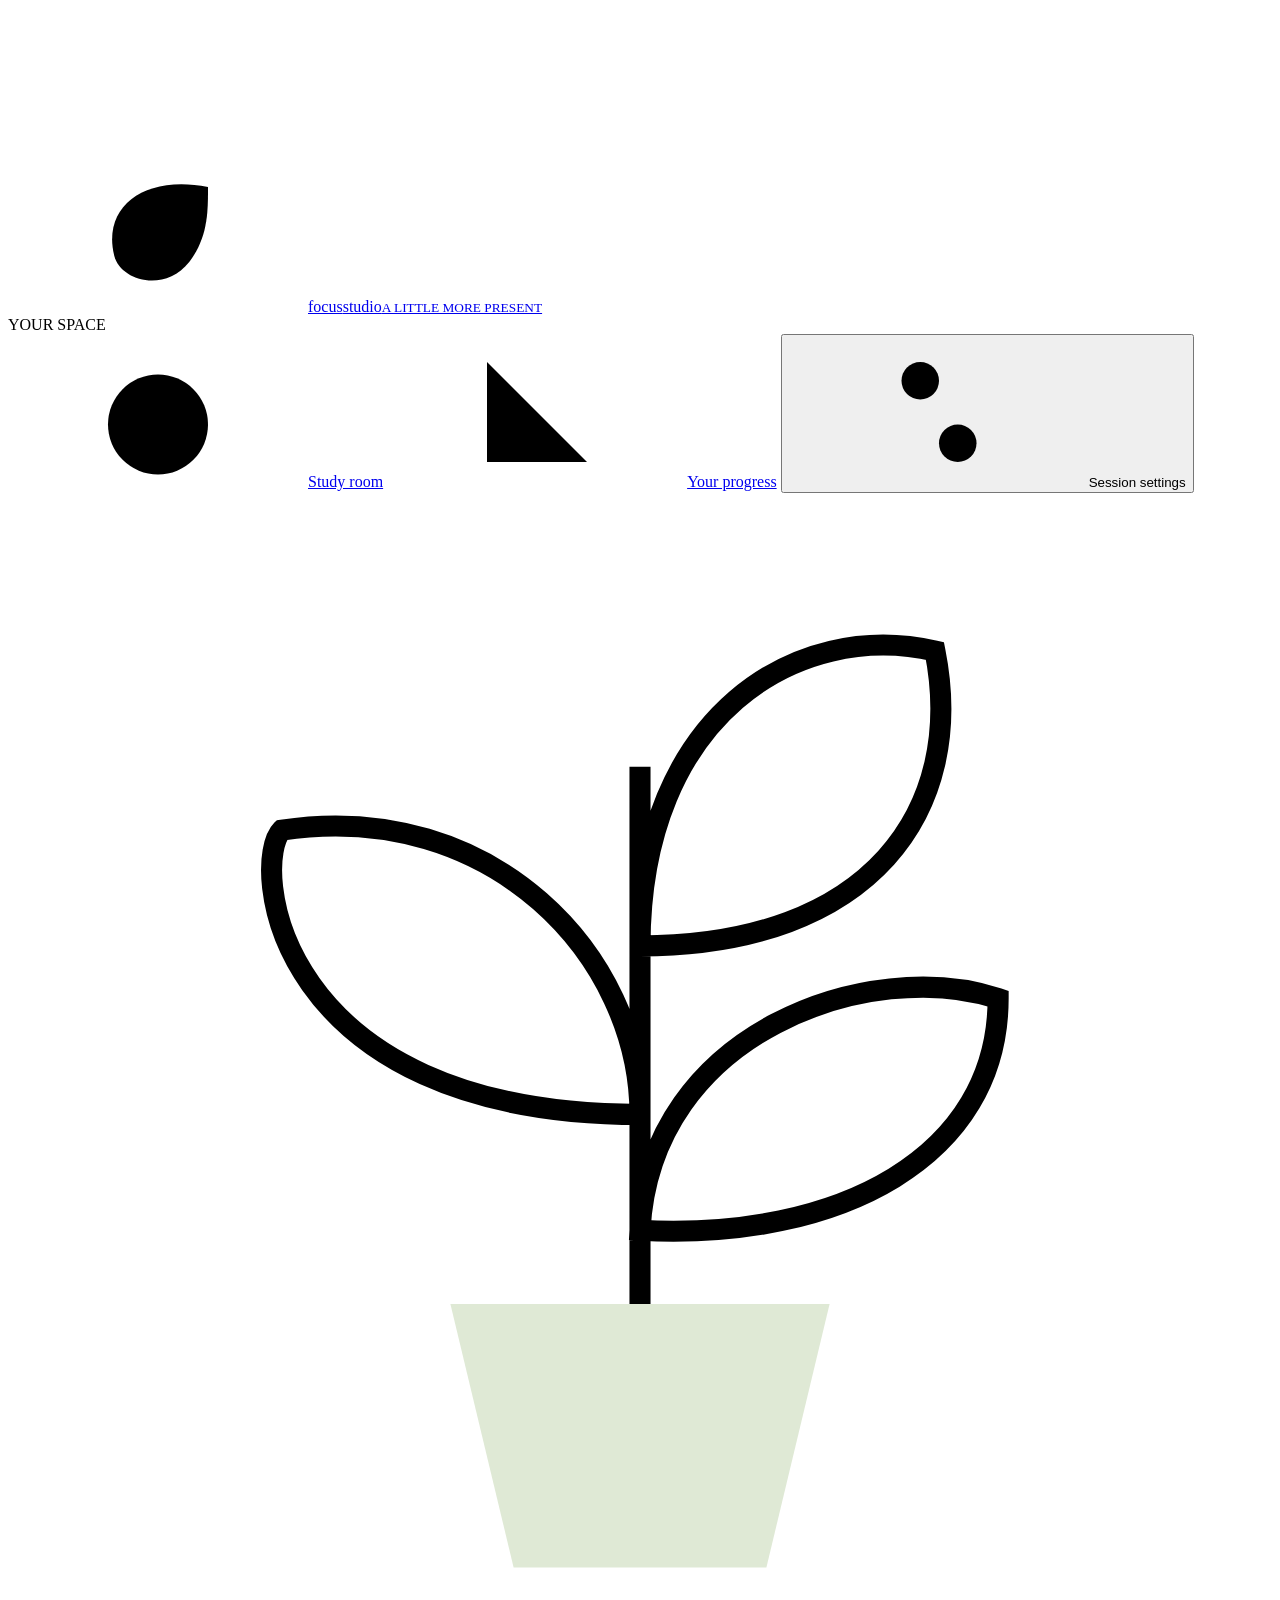
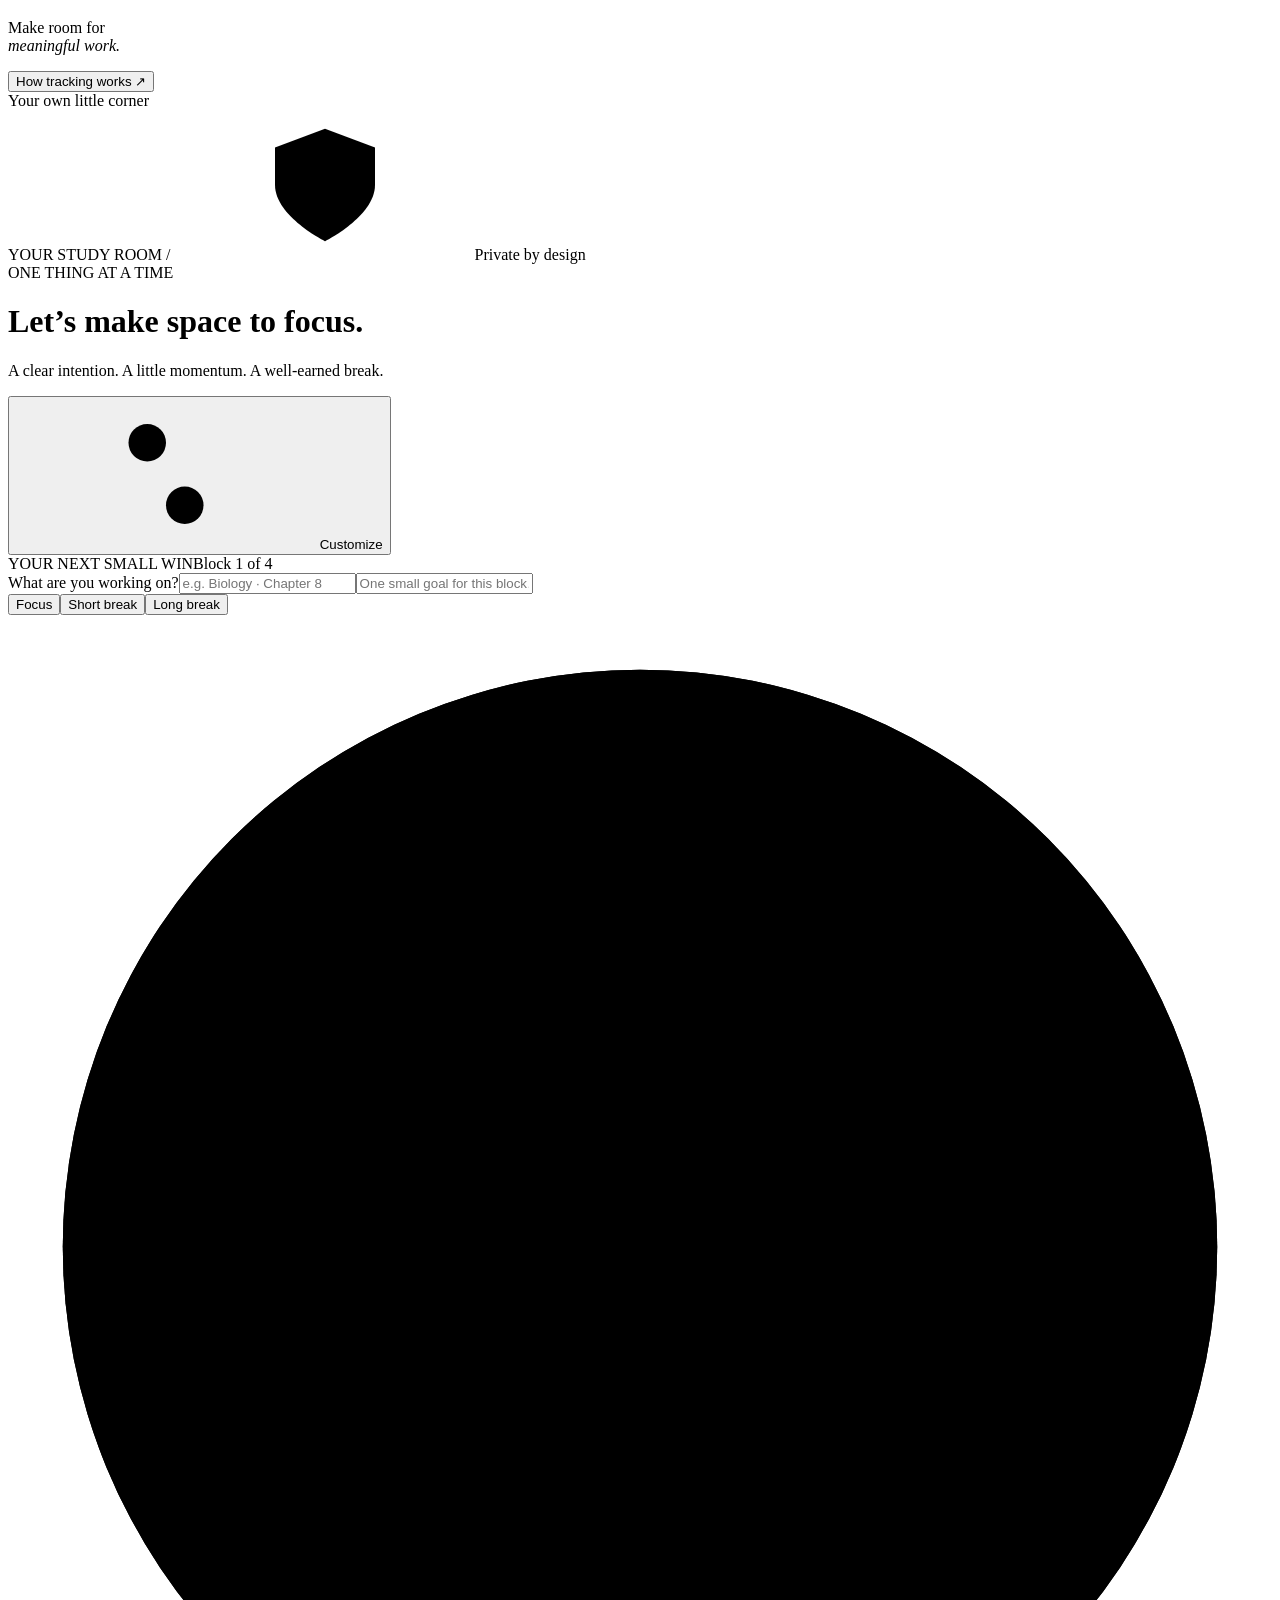
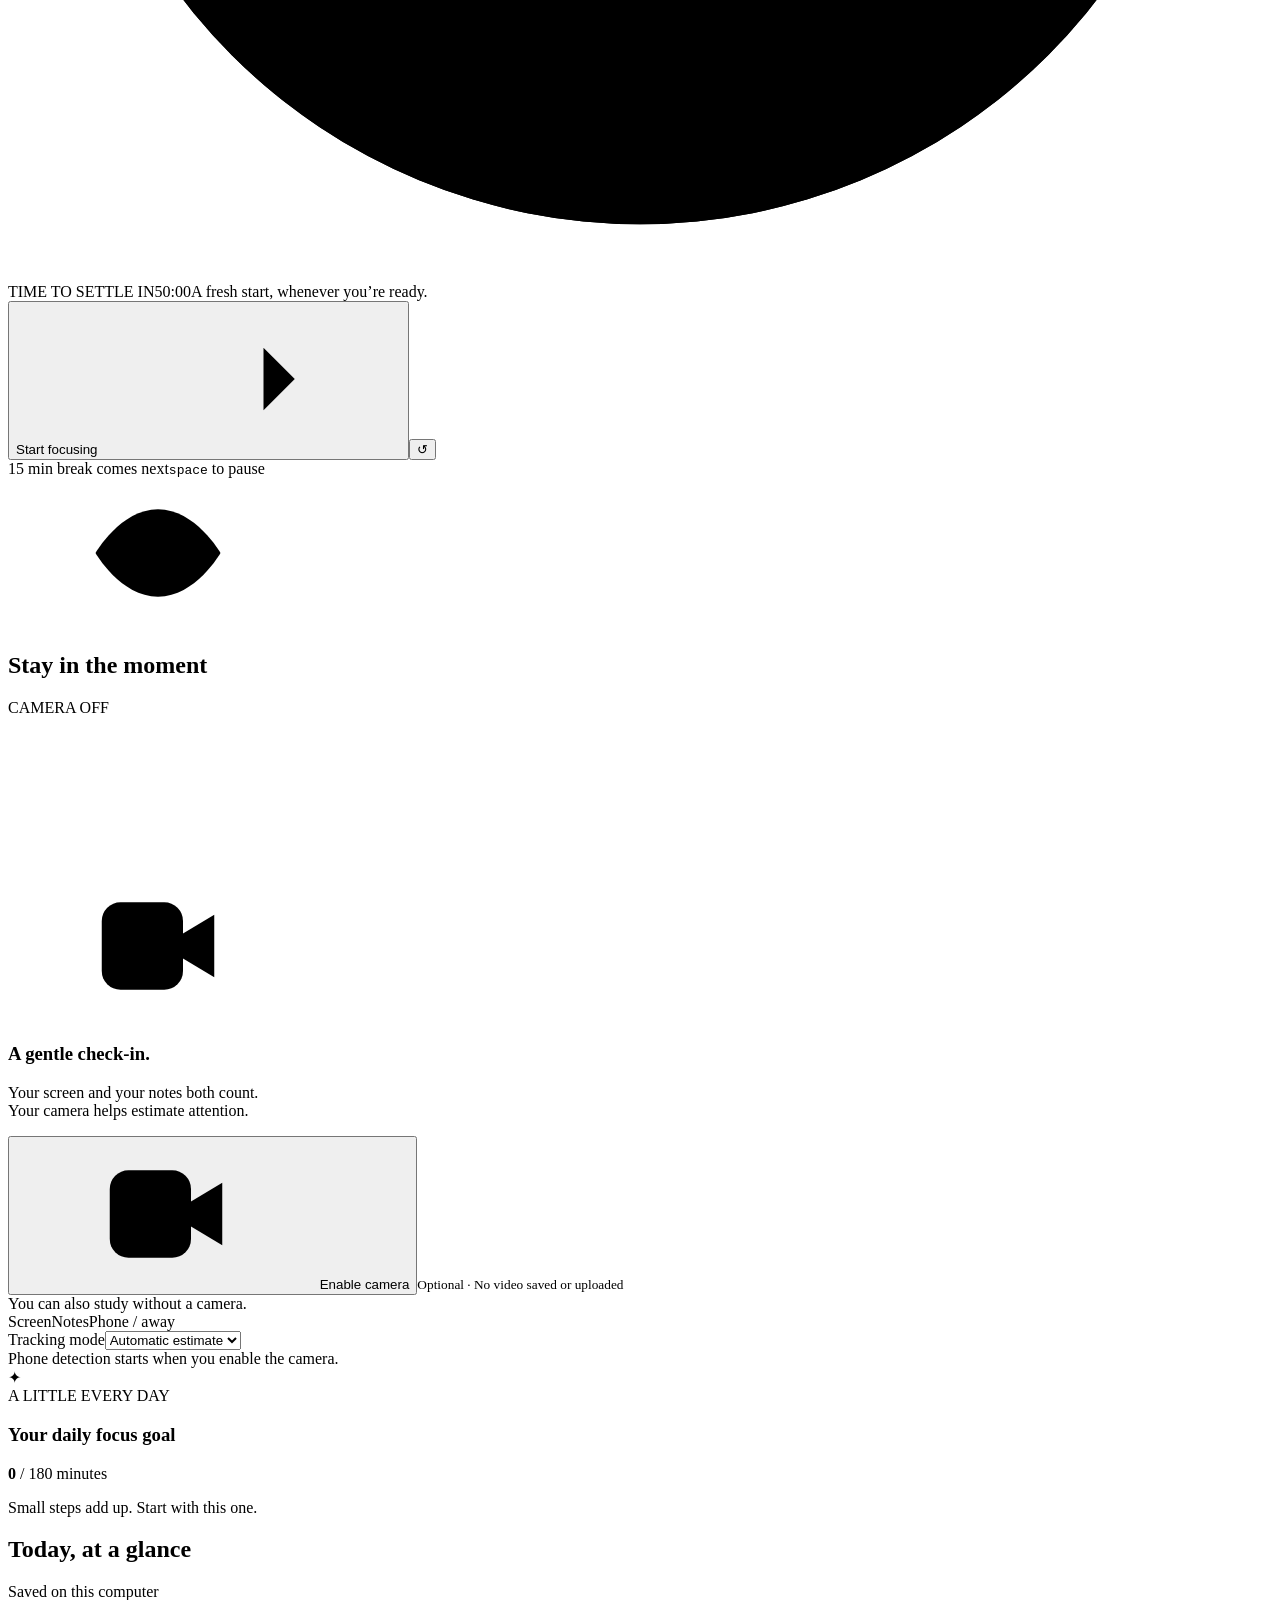
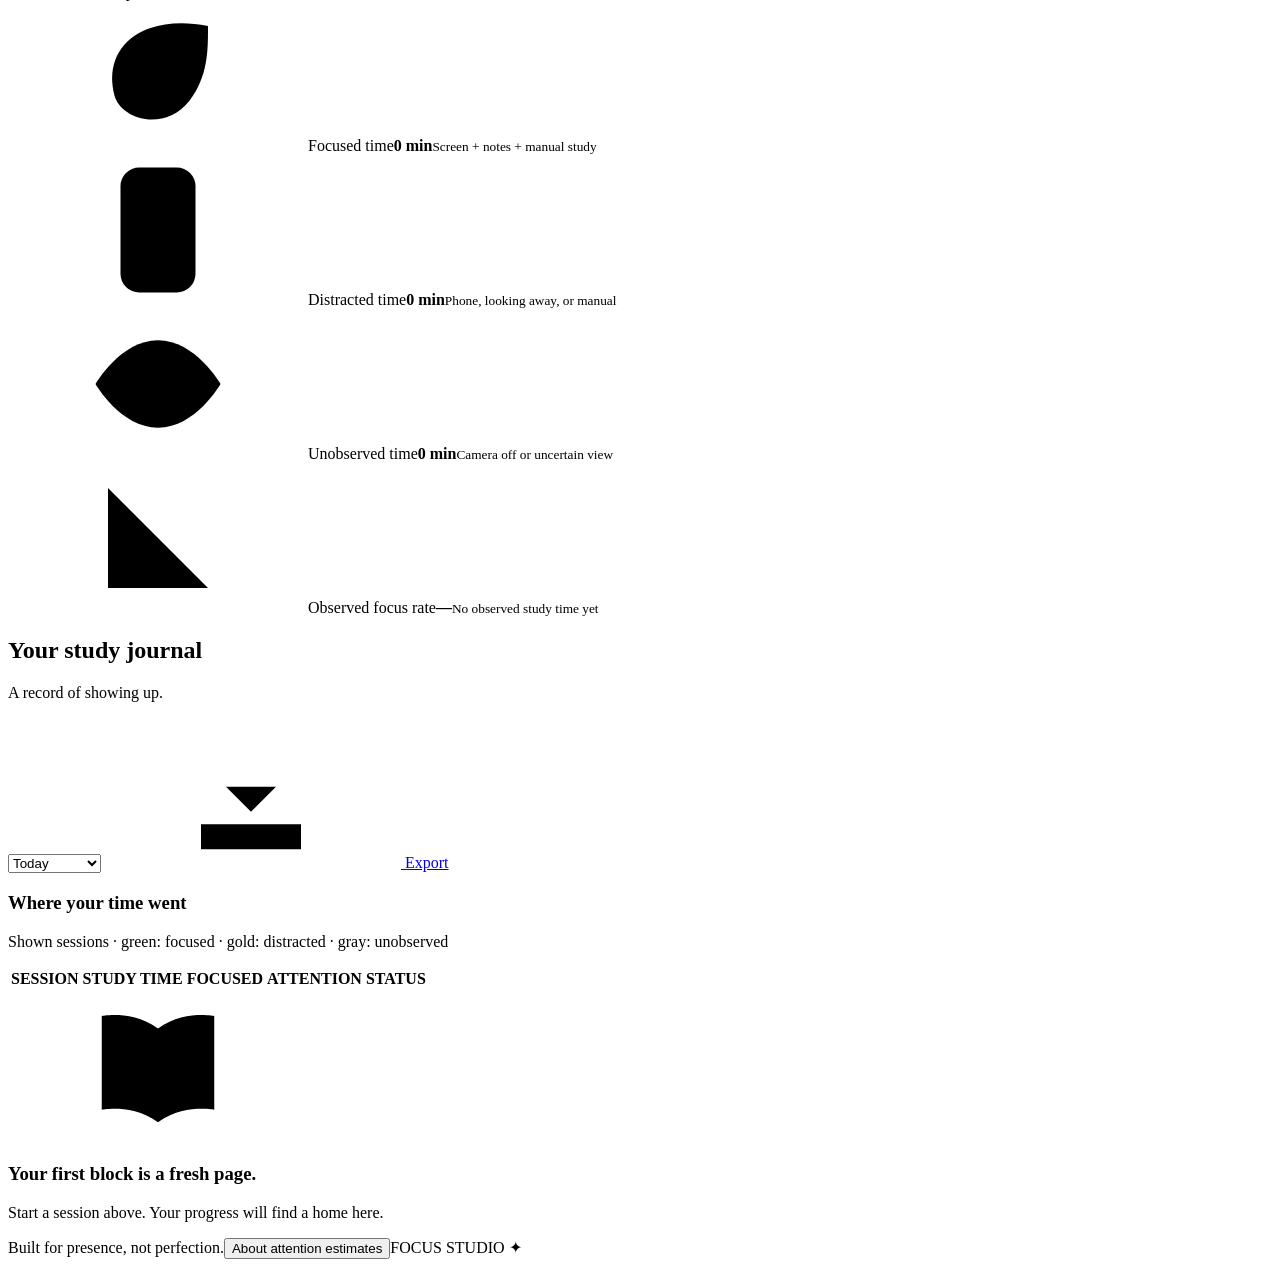
==== index.html @ ee0cfe90 "Add files via upload" ====
<!doctype html>
<html lang="en">
<head>
  <meta charset="utf-8"><meta name="viewport" content="width=device-width, initial-scale=1">
  <meta name="theme-color" content="#184e3d">
  <meta name="description" content="A calmer place to study. Intentional breaks, local camera attention estimates, and honest focus insights.">
  <title>Focus Studio · A little more present</title>
  <link rel="icon" href="/static/favicon.svg" type="image/svg+xml">
  <link rel="stylesheet" href="/static/style.css">
  <script type="module" src="/static/app.js"></script>
</head>
<body>
<svg class="icon-defs" aria-hidden="true"><defs>
  <symbol id="leaf" viewBox="0 0 24 24"><path d="M20 4C10 2 3 7 5 15c1 4 8 6 12 1 3-4 3-8 3-12Z"/><path d="M4 21 15 10"/></symbol>
  <symbol id="timer" viewBox="0 0 24 24"><circle cx="12" cy="14" r="8"/><path d="M9 2h6m-3 4V2m0 8v4l3 2m4-11 2 2"/></symbol>
  <symbol id="chart" viewBox="0 0 24 24"><path d="M4 4v16h16M8 16v-4m5 4V8m5 8V5"/></symbol>
  <symbol id="settings" viewBox="0 0 24 24"><path d="M4 7h16M4 17h16"/><circle cx="9" cy="7" r="3"/><circle cx="15" cy="17" r="3"/></symbol>
  <symbol id="camera" viewBox="0 0 24 24"><rect x="3" y="5" width="13" height="14" rx="3"/><path d="m16 10 5-3v10l-5-3"/></symbol>
  <symbol id="shield" viewBox="0 0 24 24"><path d="m12 3 8 3v6c0 5-8 9-8 9S4 17 4 12V6Z"/><path d="m8 12 3 3 5-6"/></symbol>
  <symbol id="arrow" viewBox="0 0 24 24"><path d="M5 12h14m-5-5 5 5-5 5"/></symbol>
  <symbol id="check" viewBox="0 0 24 24"><path d="m5 12 4 4L19 6"/></symbol>
  <symbol id="book" viewBox="0 0 24 24"><path d="M12 6C8 3 3 4 3 4v15s5-1 9 2c4-3 9-2 9-2V4s-5-1-9 2Zm0 0v15"/></symbol>
  <symbol id="phone" viewBox="0 0 24 24"><rect x="6" y="2" width="12" height="20" rx="3"/><path d="M10 18h4"/></symbol>
  <symbol id="eye" viewBox="0 0 24 24"><path d="M2 12s4-7 10-7 10 7 10 7-4 7-10 7S2 12 2 12Z"/><circle cx="12" cy="12" r="3"/></symbol>
  <symbol id="download" viewBox="0 0 24 24"><path d="M12 3v12m-4-4 4 4 4-4M4 17v4h16v-4"/></symbol>
</defs></svg>
<aside class="sidebar">
  <a href="#" class="brand"><span class="brand-mark"><svg><use href="#leaf"/></svg></span><span>focus<span class="brand-light">studio</span><small>A LITTLE MORE PRESENT</small></span></a>
  <div class="sidebar-label">YOUR SPACE</div>
  <nav aria-label="Main navigation">
    <a href="#workspace" class="nav-item active"><svg><use href="#timer"/></svg>Study room<span class="nav-dot"></span></a>
    <a href="#insights" class="nav-item"><svg><use href="#chart"/></svg>Your progress</a>
    <button class="nav-item" id="openSettings"><svg><use href="#settings"/></svg>Session settings</button>
  </nav>
  <div class="sidebar-bottom"><div class="plant" aria-hidden="true"><svg viewBox="0 0 120 105"><path d="M60 77V26M60 59C25 59 23 35 26 32c20-3 34 12 34 27Zm0-16c0-22 15-31 28-28 3 15-6 28-28 28Zm0 27c1-19 22-26 34-22 0 15-15 23-34 22Z" fill="none" stroke="currentColor" stroke-width="2"/><path d="M42 77h36l-6 25H48Z" fill="#dfe9d5"/></svg></div><p>Make room for<br><em>meaningful work.</em></p><button class="text-button" id="openHelp">How tracking works <span>↗</span></button><div class="local-label"><span></span> Your own little corner</div></div>
</aside>
<main id="workspace">
  <header class="topbar"><span class="breadcrumb">YOUR STUDY ROOM <span>/</span> <span id="todayLabel"></span></span><span class="privacy-tag"><svg><use href="#shield"/></svg>Private by design</span></header>
  <div class="heading-row"><div><div class="eyebrow">ONE THING AT A TIME</div><h1>Let’s make space to focus.</h1><p>A clear intention. A little momentum. A well-earned break.</p></div><button class="button subtle" id="topSettings"><svg><use href="#settings"/></svg> Customize</button></div>

  <section class="study-grid" aria-label="Study workspace">
    <div class="timer-card card">
      <div class="timer-card-top"><span class="caps">YOUR NEXT SMALL WIN</span><span class="block-chip" id="blockLabel">Block 1 of 4</span></div>
      <div class="intention-fields"><label for="subject">What are you working on?</label><input id="subject" list="taskSuggestions" maxlength="100" placeholder="e.g. Biology · Chapter 8" autocomplete="off"><datalist id="taskSuggestions"></datalist><input id="intention" maxlength="300" placeholder="One small goal for this block…" aria-label="Goal for this study block"></div>
      <div class="mode-tabs" role="group" aria-label="Timer mode"><button data-mode="study" class="selected" aria-pressed="true">Focus</button><button data-mode="shortBreak" aria-pressed="false">Short break</button><button data-mode="longBreak" aria-pressed="false">Long break</button></div>
      <div class="timer-wrap"><svg class="timer-ring" viewBox="0 0 300 300" aria-hidden="true"><circle class="ring-track" cx="150" cy="150" r="137"/><circle id="ringProgress" class="ring-progress" cx="150" cy="150" r="137"/></svg><div class="timer-content"><span class="timer-overline" id="timerOverline">TIME TO SETTLE IN</span><span id="countdown" class="countdown" role="timer" aria-label="50 minutes remaining">50:00</span><span id="timerCaption">A fresh start, whenever you’re ready.</span><div class="cycle-dots" id="cycleDots" aria-label="0 study blocks completed"></div></div></div>
      <div class="timer-actions"><button class="button primary" id="startPause">Start focusing <svg><use href="#arrow"/></svg></button><button class="icon-button" id="resetTimer" aria-label="Reset timer" title="Reset timer">↺</button></div>
      <button id="endSession" class="text-button finish-button" hidden>Finish this block early</button>
      <div class="timer-foot"><span><span class="tiny-dot"></span><span id="nextBreak">15 min break comes next</span></span><span class="shortcut"><kbd>space</kbd> to pause</span></div>
    </div>

    <div class="right-stack">
      <section class="camera-card card" aria-label="Attention tracking"><div class="card-heading"><div><svg><use href="#eye"/></svg><h2>Stay in the moment</h2></div><span class="badge" id="cameraBadge">CAMERA OFF</span></div>
        <div class="camera-view" id="cameraView"><video id="video" autoplay muted playsinline aria-label="Local camera preview"></video><canvas id="overlay" aria-hidden="true"></canvas><div class="camera-empty" id="cameraEmpty"><span class="camera-icon"><svg><use href="#camera"/></svg></span><h3>A gentle check-in.</h3><p>Your screen and your notes both count.<br>Your camera helps estimate attention.</p><button class="button camera-enable" id="enableCamera"><svg><use href="#camera"/></svg> Enable camera</button><small>Optional · No video saved or uploaded</small></div><span id="liveStatus" class="live-status" hidden><span class="tiny-dot"></span><span id="liveStatusText">Getting ready</span></span></div>
        <div id="cameraMessage" class="camera-message" role="status">You can also study without a camera.</div>
        <div class="tracking-legend"><span><span class="dot green"></span>Screen</span><span><span class="dot sage"></span>Notes</span><span><span class="dot amber"></span>Phone / away</span></div>
        <div class="camera-controls" id="cameraControls" hidden><button class="text-button" id="calibrateCamera">Calibrate viewing positions</button><button class="text-button" id="disableCamera">Turn off</button></div>
        <div class="manual-row"><label for="trackingMode">Tracking mode</label><select id="trackingMode"><option value="auto">Automatic estimate</option><option value="focus">Manual: studying</option><option value="distracted">Manual: distracted</option></select></div>
        <div id="phoneModelStatus" class="small-note">Phone detection starts when you enable the camera.</div>
      </section>
      <section class="goal-card"><span class="goal-symbol" aria-hidden="true">✦</span><div><div class="caps">A LITTLE EVERY DAY</div><h3>Your daily focus goal</h3><div class="goal-numbers"><strong id="goalMinutes">0</strong><span> / <span id="goalTarget">180</span> minutes</span></div><div class="goal-track"><div id="goalProgress"></div></div><p id="goalMessage">Small steps add up. Start with this one.</p></div></section>
    </div>
  </section>

  <section id="insights" class="insights"><div class="section-title"><h2>Today, at a glance</h2><span id="saveStatus" role="status">Saved on this computer</span></div><div class="stats-grid"><article class="stat-card"><span class="stat-icon green"><svg><use href="#leaf"/></svg></span><span class="stat-label">Focused time</span><strong id="focusedStat">0<span> min</span></strong><small>Screen + notes + manual study</small></article><article class="stat-card"><span class="stat-icon amber"><svg><use href="#phone"/></svg></span><span class="stat-label">Distracted time</span><strong id="distractedStat">0<span> min</span></strong><small>Phone, looking away, or manual</small></article><article class="stat-card"><span class="stat-icon neutral"><svg><use href="#eye"/></svg></span><span class="stat-label">Unobserved time</span><strong id="unknownStat">0<span> min</span></strong><small>Camera off or uncertain view</small></article><article class="stat-card"><span class="stat-icon sage"><svg><use href="#chart"/></svg></span><span class="stat-label">Observed focus rate</span><strong id="rateStat">—</strong><small id="coverageLabel">No observed study time yet</small></article></div></section>

  <section class="history card"><div class="section-title"><div><h2>Your study journal</h2><p>A record of showing up.</p></div><div class="history-actions"><select id="historyFilter" aria-label="Filter study journal"><option value="today">Today</option><option value="7">7 days</option><option value="30">30 days</option><option value="all">All sessions</option></select><a href="/api/export" class="text-button" id="exportCsv"><svg><use href="#download"/></svg> Export</a></div></div><div class="task-progress-section"><div class="task-progress-heading"><h3>Where your time went</h3><span id="rangeTotal"></span></div><p class="small-note">Shown sessions · green: focused · gold: distracted · gray: unobserved</p><div id="taskProgress"></div></div><div class="history-table-wrap"><table><thead><tr><th>SESSION</th><th>STUDY TIME</th><th>FOCUSED</th><th>ATTENTION</th><th>STATUS</th></tr></thead><tbody id="historyBody"></tbody></table></div><div class="empty-history" id="emptyHistory"><svg><use href="#book"/></svg><h3>Your first block is a fresh page.</h3><p>Start a session above. Your progress will find a home here.</p></div></section>
  <footer><span>Built for presence, not perfection.</span><button class="text-button" id="footerHelp">About attention estimates</button><span>FOCUS STUDIO <span class="footer-star">✦</span></span></footer>
</main>

<dialog id="settingsDialog"><form id="settingsForm"><div class="dialog-header"><div><div class="eyebrow">MAKE IT YOURS</div><h2>Your study rhythm</h2></div><button type="button" class="close-dialog" aria-label="Close settings">×</button></div><p class="dialog-intro">A sustainable pace beats a perfect plan. Changes apply to the next block.</p><div class="form-grid"><label>Study block <span>minutes</span><input name="study" type="number" min="1" max="180" required></label><label>Short break <span>minutes</span><input name="shortBreak" type="number" min="1" max="60" required></label><label>Long break <span>minutes</span><select name="longBreak"><option value="30">30 minutes</option><option value="60">1 hour</option></select></label><label>Long break after <span>study blocks</span><input name="longEvery" type="number" min="1" max="12" required></label><label>Daily focus goal <span>minutes</span><input name="goal" type="number" min="1" max="720" required></label><label>Viewing tolerance <span>lower = stricter</span><select name="sensitivity"><option value="0.8">Strict</option><option value="1">Balanced</option><option value="1.3">Relaxed</option></select></label></div><label class="switch-row"><span><strong>End-of-block sound</strong><small>A soft chime when it’s time to switch.</small></span><input name="sound" type="checkbox" role="switch"></label><label class="switch-row"><span><strong>Visible phone detection</strong><small>A visible phone counts as distracted. Move unused phones out of view.</small></span><input name="phoneTracking" type="checkbox" role="switch"></label><button class="button primary wide" type="submit">Save my rhythm <svg><use href="#check"/></svg></button><button type="button" class="text-button wide" id="resetCycle">Restart break cycle from block 1</button></form></dialog>
<dialog id="calibrationDialog"><div class="dialog-header"><div><div class="eyebrow">TWO PLACES TO FOCUS</div><h2>Find your viewing positions</h2></div><button class="close-dialog" aria-label="Close calibration">×</button></div><p class="dialog-intro">Keep your laptop and notes where you normally study. Use good lighting. Recalibrate whenever you move your camera.</p><div class="calibration-steps"><div id="screenStep"><span>1</span><div><h3>Look at your screen</h3><p>Read the center of this window naturally.</p></div><span class="cal-check" id="screenCheck"></span></div><div id="notesStep"><span>2</span><div><h3>Look at your paper notes</h3><p>Place them on your desk, with your face visible.</p></div><span class="cal-check" id="notesCheck"></span></div></div><p id="calibrationMessage" class="calibration-message" role="status">We’ll sample each position for 3 seconds.</p><button class="button primary wide" id="captureCalibration">Capture screen position <svg><use href="#eye"/></svg></button><p class="small-note">This learns viewing positions, not the content of your notes. If your face disappears while reading, use “Manual: studying.”</p></dialog>
<dialog id="transitionDialog"><div class="dialog-header"><div><div class="eyebrow" id="transitionEyebrow">A MOMENT TO RESET</div><h2 id="transitionTitle">That’s a block in the books.</h2></div><button class="close-dialog" aria-label="Close session summary">×</button></div><p id="transitionMessage" class="dialog-intro"></p><div id="transitionStats" class="transition-stats"></div><div class="break-tip"><svg><use href="#leaf"/></svg><span id="breakTip">Stand up, get some water, and give your eyes a different view.</span></div><button class="button primary wide" id="startNext">Start my break <svg><use href="#arrow"/></svg></button><button class="text-button wide" id="laterNext">I’ll start when I’m ready</button></dialog>
<dialog id="helpDialog"><div class="dialog-header"><div><div class="eyebrow">HONEST BY DESIGN</div><h2>A guide, not a grade.</h2></div><button class="close-dialog" aria-label="Close attention guide">×</button></div><div class="help-content"><p>Focus Studio estimates attention from <strong>eye position and head direction</strong>. It compares your current view with your calibrated screen and notes positions. It cannot measure comprehension or prove that you’re studying.</p><p><strong>Focused:</strong> your face matches a calibrated viewing position, or you choose manual studying. <strong>Distracted:</strong> a phone is visible, your view stays outside both positions, or you choose manual distracted. <strong>Unobserved:</strong> the camera is off, the view is uncertain, this tab is hidden, or the computer sleeps.</p><p>A webcam cannot reliably distinguish reading notes from a phone held out of view. Glasses, lighting, posture, and camera angle affect accuracy. Brief blinks and glances are smoothed. Tune the viewing tolerance or use manual tracking when needed.</p><p><strong>Observed focus rate</strong> is focused ÷ (focused + distracted). Coverage tells you how much study time was observed. Breaks and pauses never count as study time.</p><p>Your camera is optional and starts only when you enable it. Images are processed in your browser; the Python server receives only session totals. Video and audio are never recorded. Model libraries download from jsDelivr and Google when first enabled; internet is required for camera models.</p><p>Keep this local app on your own computer. It has no accounts or shared-user isolation. Your journal lives in a local SQLite file; calibration stays in this browser.</p><p class="keyboard-help"><kbd>Space</kbd> start / pause · <kbd>F</kbd> manual study · <kbd>D</kbd> manual distracted · <kbd>A</kbd> automatic</p></div></dialog>
<dialog id="confirmDialog"><div class="dialog-header"><h2 id="confirmTitle">Finish this block?</h2><button class="close-dialog" aria-label="Cancel">×</button></div><p id="confirmMessage" class="dialog-intro"></p><div class="confirm-actions"><button id="confirmCancel" class="button subtle">Keep studying</button><button id="confirmAction" class="button primary">Finish & save</button></div></dialog>
<div id="toast" class="toast" role="status" hidden></div>
</body></html>
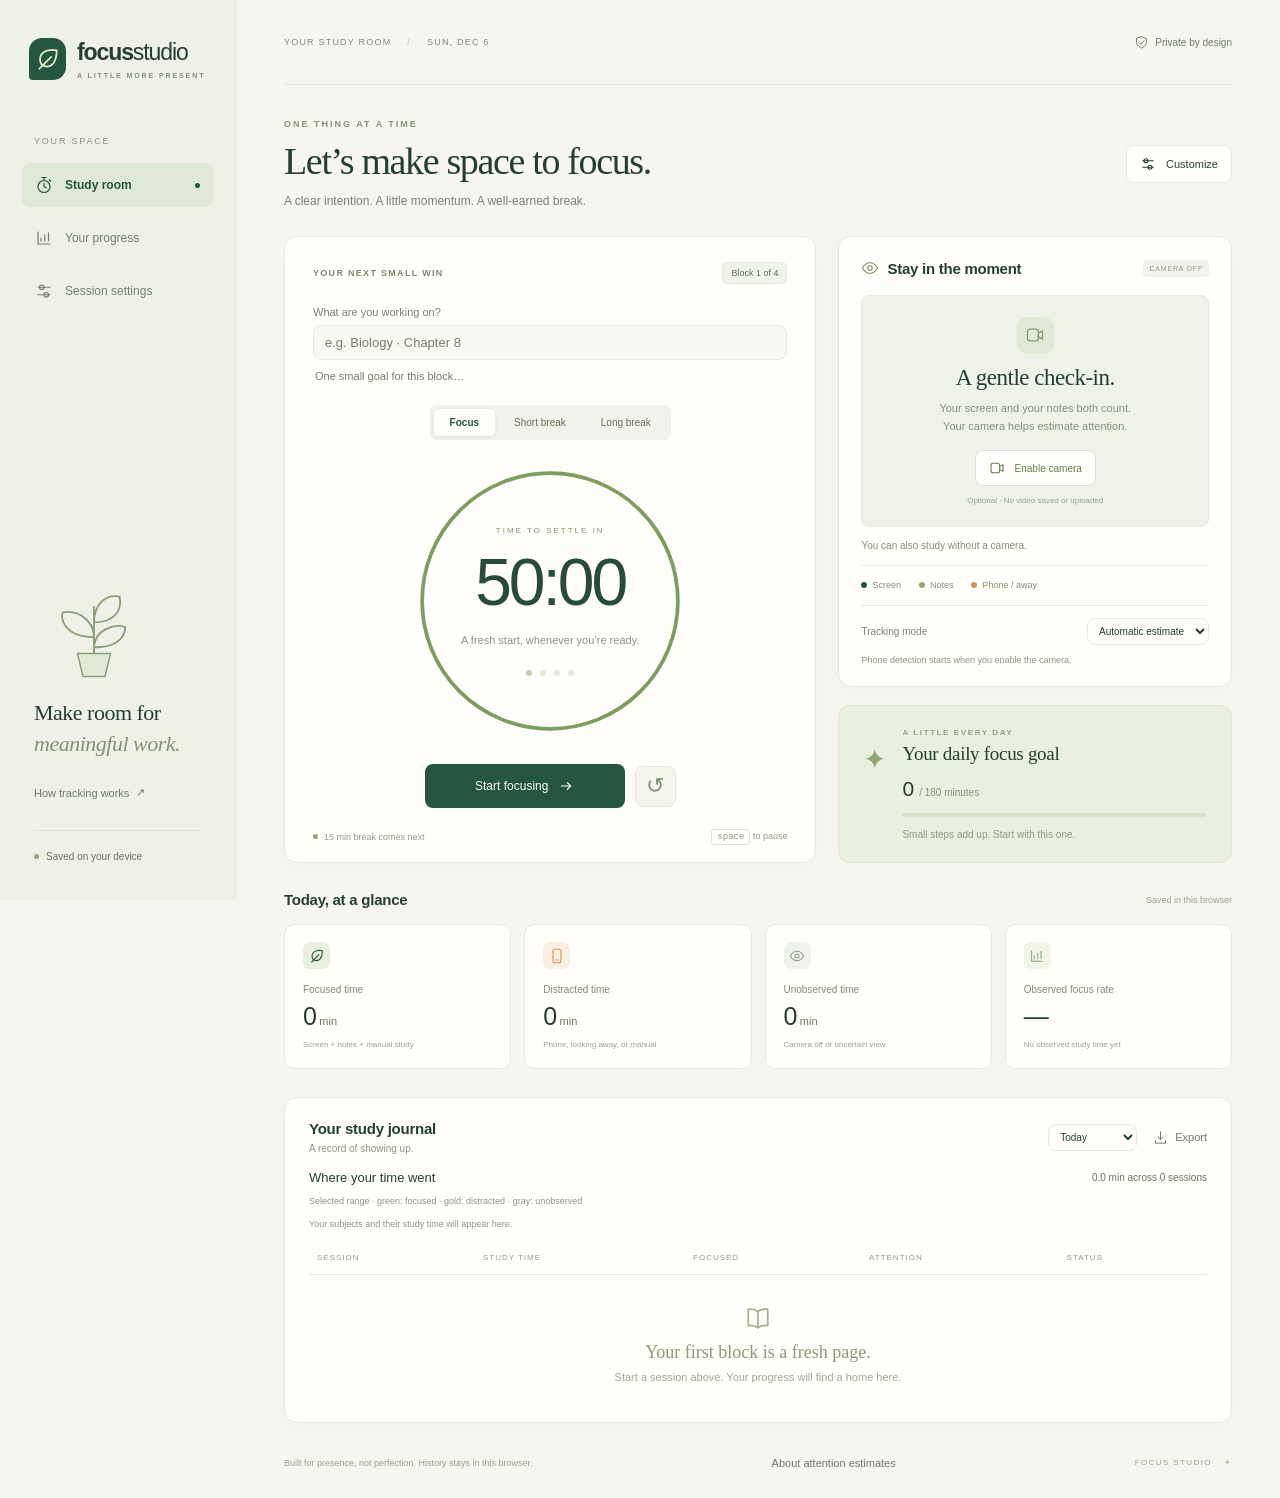
==== commit c2787c32: "Publish Focus Studio for GitHub Pages Add a self-contained study timer that runs on GitHub Pages. Sa" ====
--- a/index.html
+++ b/index.html
@@ -1,13 +1,25 @@
 <!doctype html>
-<html lang="en">
+<html lang="en" data-focus-studio-version="pages-v1">
 <head>
   <meta charset="utf-8"><meta name="viewport" content="width=device-width, initial-scale=1">
   <meta name="theme-color" content="#184e3d">
   <meta name="description" content="A calmer place to study. Intentional breaks, local camera attention estimates, and honest focus insights.">
   <title>Focus Studio · A little more present</title>
-  <link rel="icon" href="/static/favicon.svg" type="image/svg+xml">
-  <link rel="stylesheet" href="/static/style.css">
-  <script type="module" src="/static/app.js"></script>
+  <link rel="icon" href="data:image/svg+xml,%3Csvg%20xmlns%3D%22http%3A//www.w3.org/2000/svg%22%20viewBox%3D%220%200%2064%2064%22%3E%3Crect%20width%3D%2264%22%20height%3D%2264%22%20rx%3D%2218%22%20fill%3D%22%23184e3d%22/%3E%3Cpath%20d%3D%22M47%2016C25%2013%2013%2026%2019%2040c5%2010%2019%209%2025-3%204-8%203-16%203-21ZM16%2049l23-23%22%20fill%3D%22none%22%20stroke%3D%22%23dce8c6%22%20stroke-width%3D%223%22%20stroke-linecap%3D%22round%22/%3E%3C/svg%3E%0A" type="image/svg+xml">
+  <style>:root{--paper:#f6f5f0;--card:#fffefa;--ink:#253e34;--muted:#788078;--green:#245641;--sage:#92a67a;--line:#e7e9df;--amber:#ce9551;--unknown:#c4c9c1;--shadow:0 6px 26px #263e3405;font-family:Inter,-apple-system,BlinkMacSystemFont,"Segoe UI",sans-serif;color:var(--ink);background:var(--paper);font-synthesis:none}*{box-sizing:border-box}body{margin:0;font-size:14px}button,input,select{font:inherit}button,a,input,select{-webkit-tap-highlight-color:transparent}button{cursor:pointer}button:disabled{cursor:wait;opacity:.55}button,a{touch-action:manipulation}a{color:inherit;text-decoration:none}button{color:inherit}button:focus-visible,a:focus-visible{outline:3px solid #92a67a;outline-offset:4px}svg{width:20px;height:20px;fill:none;stroke:currentColor;stroke-width:1.6;stroke-linecap:round;stroke-linejoin:round;flex-shrink:0}input,select{outline:none;border:1px solid var(--line);border-radius:8px;background:#fffefa;color:var(--ink)}input:focus,select:focus{border-color:var(--sage);box-shadow:0 0 0 3px #92a67a22}.icon-defs{position:absolute;width:0;height:0;overflow:hidden}[hidden]{display:none!important}.sidebar{width:236px;position:fixed;inset:0 auto 0 0;border-right:1px solid var(--line);background:#efF1e9;padding:38px 22px;display:flex;flex-direction:column}.brand{display:flex;align-items:center;gap:11px;padding:0 7px;font-size:23px;letter-spacing:-1.1px;font-weight:650}.brand-light{font-weight:380}.brand-mark{background:var(--green);width:37px;height:42px;border-radius:13px 13px 13px 4px;color:#e5efcf;display:grid;place-items:center}.brand-mark svg{width:26px;height:26px}.brand small{display:block;font-size:7px;letter-spacing:1.9px;margin-top:6px;font-weight:600;color:#839077}.sidebar-label{font-size:9px;letter-spacing:1.8px;color:#87917f;margin:56px 12px 17px}nav{display:grid;gap:9px}.nav-item{width:100%;border:0;background:transparent;display:flex;gap:12px;align-items:center;text-align:left;padding:13px 13px;border-radius:8px;font-size:12px;color:#707e6e}.nav-item:hover{background:#e5e9dd}.nav-item.active{background:#e0e8d7;color:var(--green);font-weight:600}.nav-item svg{width:18px;height:18px}.nav-dot{width:5px;height:5px;background:var(--green);border-radius:50%;margin-left:auto}.sidebar-bottom{margin-top:auto;padding:40px 12px 0}.plant{color:#8b9d76;width:110px;margin:0 0 16px 5px}.plant svg{width:100%;height:auto}.sidebar-bottom p{font-family:Georgia,serif;font-size:22px;line-height:1.4;letter-spacing:-.5px;margin:0 0 20px}.sidebar-bottom p em{font-weight:400;color:#849275}.text-button{border:0;background:none;display:inline-flex;align-items:center;gap:7px;font-size:11px;padding:6px 0;color:#6d796b}.text-button:hover{color:var(--green)}.text-button svg{width:15px;height:15px}.local-label{border-top:1px solid #dfe4d6;padding-top:20px;margin-top:25px;color:#95a08b;font-size:10px;display:flex;gap:7px;align-items:center}.local-label span{width:5px;height:5px;background:var(--sage);border-radius:50%}main{margin-left:236px;max-width:1610px;padding:0 48px 24px}.topbar{height:85px;display:flex;align-items:center;justify-content:space-between;border-bottom:1px solid var(--line);gap:12px}.breadcrumb{color:#7f897b;letter-spacing:1.2px;font-size:9px;display:flex;gap:16px;align-items:center}.breadcrumb>span:first-child{color:#bdc4b5}.privacy-tag{display:flex;align-items:center;gap:6px;font-size:10px;color:#6f7f66}.privacy-tag svg{width:15px;height:15px}.heading-row{display:flex;justify-content:space-between;align-items:center;margin:34px 0 28px;gap:20px}.eyebrow{font-size:9px;letter-spacing:2px;color:#839373;font-weight:600;margin-bottom:10px}h1{font:400 38px/1.16 Georgia,"Times New Roman",serif;letter-spacing:-1.35px;margin:0 0 11px}.heading-row p{margin:0;color:var(--muted);font-size:12px}.button{border:1px solid transparent;border-radius:8px;padding:11px 16px;display:inline-flex;gap:10px;justify-content:center;align-items:center;font-weight:500;font-size:12px;transition:background .15s,transform .15s}.button:hover{transform:translateY(-1px)}.button svg{width:16px;height:16px}.primary{background:var(--green);color:#fffefa}.primary:hover{background:#1b4534}.subtle{background:var(--card);border-color:var(--line);font-size:11px;padding:10px 13px}.card{background:var(--card);border:1px solid var(--line);border-radius:13px;box-shadow:var(--shadow)}.study-grid{display:grid;grid-template-columns:minmax(350px,1.15fr) minmax(310px,.85fr);gap:22px}.timer-card{padding:25px 28px 20px;display:flex;flex-direction:column;align-items:center;overflow:hidden}.timer-card-top{display:flex;align-items:center;justify-content:space-between;width:100%;gap:12px}.caps{font-size:9px;font-weight:600;letter-spacing:1.3px;color:#7c8873}.block-chip{background:#f0f3e9;border:1px solid #e5eadb;border-radius:5px;padding:5px 8px;font-size:9px;color:#7d8b70}.intention-fields{width:100%;margin:22px 0}.intention-fields label{display:block;font-size:11px;color:#7a8274;margin-bottom:7px}.intention-fields input{width:100%;padding:9px 11px;font-size:13px;border-color:#e9ebe1;background:#f8f9f3}.intention-fields #intention{background:transparent;border:0;box-shadow:none;padding:10px 2px 0;font-size:11px;color:#86917d}.intention-fields input::placeholder{color:#98a08f}.mode-tabs{display:flex;background:#f0f2eb;border-radius:7px;padding:4px;gap:3px}.mode-tabs button{border:0;background:transparent;padding:8px 16px;font-size:10px;border-radius:5px;color:#8a9480}.mode-tabs button.selected{background:#fffefa;box-shadow:0 1px 4px #243e3410;color:var(--green);font-weight:600}.timer-wrap{width:280px;height:280px;margin:21px 0 23px;position:relative;display:grid;place-items:center}.timer-ring{position:absolute;inset:0;width:100%;height:100%;transform:rotate(-90deg)}.timer-ring circle{fill:none;stroke-width:4}.ring-track{stroke:#e7eddc}.timer-ring .ring-progress{stroke:#819c60;stroke-linecap:round;stroke-dasharray:860.797;stroke-dashoffset:0;transition:stroke-dashoffset .3s linear}.timer-content{text-align:center;width:100%;padding:20px}.timer-overline{font-size:8px;letter-spacing:2px;color:#839372;display:block}.countdown{display:block;font-size:66px;font-weight:360;letter-spacing:-3px;line-height:1.45;font-variant-numeric:tabular-nums;color:#284c38}.timer-content>#timerCaption{font-size:10px;line-height:1.5;color:#8b9584;display:block;margin-top:1px}.cycle-dots{display:flex;gap:8px;justify-content:center;margin-top:22px}.cycle-dots span{width:6px;height:6px;background:#e2e8d7;border-radius:50%}.cycle-dots span.done{background:#789761}.cycle-dots span.current{background:#c1ceae}.timer-actions{display:flex;gap:10px;align-items:center}.timer-actions .primary{min-width:200px;padding:13px 20px}.icon-button{background:#f4f6ee;border:1px solid #e4e8db;width:41px;height:41px;border-radius:8px;font-size:22px;color:#829177}.finish-button{margin-top:11px;font-size:10px}.timer-foot{display:flex;justify-content:space-between;align-items:center;width:100%;padding-top:23px;margin-top:auto;color:#939c8a;font-size:9px;gap:12px}.timer-foot>span:first-child{display:flex;gap:6px;align-items:center}.tiny-dot{width:5px;height:5px;background:var(--sage);border-radius:50%;display:inline-block}kbd{font:9px inherit;border:1px solid #dee3d7;border-radius:3px;padding:2px 5px;color:#8d9981}.shortcut{white-space:nowrap}.right-stack{display:flex;flex-direction:column;gap:18px}.camera-card{padding:22px 22px 17px;flex:1}.card-heading{display:flex;justify-content:space-between;align-items:center;gap:10px;margin-bottom:18px}.card-heading>div{display:flex;align-items:center;gap:8px}.card-heading svg{width:18px;height:18px;color:#82936e}h2{font-size:15px;font-weight:550;letter-spacing:-.25px;margin:0}.badge{font-size:7px;letter-spacing:.8px;padding:5px 6px;background:#f1f2eb;color:#929989;border-radius:4px;white-space:nowrap}.badge.on{background:#e8efe0;color:#507040}.camera-view{aspect-ratio:1.5;min-height:216px;background:#eff2e9;border:1px solid #e6eadc;border-radius:8px;position:relative;overflow:hidden}.camera-view video{width:100%;height:100%;position:absolute;object-fit:cover;transform:scaleX(-1);display:none}.camera-view.active video{display:block}.camera-view canvas{position:absolute;inset:0;width:100%;height:100%;transform:scaleX(-1);pointer-events:none;object-fit:cover}.camera-empty{position:absolute;inset:0;display:flex;flex-direction:column;justify-content:center;align-items:center;text-align:center;padding:15px}.camera-icon{width:37px;height:37px;display:grid;place-items:center;background:#e0e8d6;border-radius:11px;color:#869c71;margin-bottom:11px}.camera-icon svg{width:20px;height:20px}.camera-empty h3{font:400 23px Georgia,serif;letter-spacing:-.5px;margin:0 0 8px}.camera-empty p{font-size:10px;line-height:1.7;color:#859079;margin:0 0 14px}.camera-enable{background:#fffefa;border-color:#dbe1d1;color:#647e4e;padding:9px 13px;font-size:10px}.camera-empty small{font-size:8px;color:#96a08a;margin-top:10px}.live-status{position:absolute;bottom:12px;left:12px;display:flex;align-items:center;gap:7px;background:#fffefaf0;border-radius:6px;font-size:10px;padding:8px 10px;max-width:90%}.camera-message{font-size:10px;line-height:1.6;color:#85927b;margin:11px 0;min-height:16px}.tracking-legend{display:flex;gap:18px;font-size:9px;color:#85917a;border-top:1px solid #eef0e7;padding-top:14px}.tracking-legend>span{display:flex;gap:5px;align-items:center}.dot{width:6px;height:6px;border-radius:50%;display:inline-block}.green{color:var(--green);background:#e9efe1}.dot.green{background:var(--green)}.sage{color:#90a478;background:#f1f4e9}.dot.sage{background:var(--sage)}.amber{color:var(--amber);background:#f9f0e1}.dot.amber{background:var(--amber)}.neutral{color:#929e8c;background:#f0f2ec}.camera-controls{display:flex;justify-content:space-between;padding-top:8px;gap:8px}.manual-row{display:flex;align-items:center;justify-content:space-between;gap:8px;margin:15px 0 8px;padding-top:12px;border-top:1px solid var(--line);font-size:10px;color:#7c8974}.manual-row select{font-size:10px;padding:6px 7px;max-width:65%}.small-note{font-size:9px;color:#8c9582;line-height:1.6}.goal-card{display:flex;gap:16px;border-radius:11px;border:1px solid #e1e7d5;background:#eaf0df;padding:22px 24px}.goal-symbol{font-size:28px;color:#91a677;margin-top:15px}.goal-card>div{flex:1}.goal-card .caps{font-size:7px;letter-spacing:1.6px;color:#92a17f}.goal-card h3{font:400 19px Georgia,serif;letter-spacing:-.3px;margin:6px 0 12px}.goal-numbers{display:flex;align-items:baseline;gap:5px;margin:8px 0 12px}.goal-numbers strong{font-size:21px;font-weight:500}.goal-numbers>span{font-size:10px;color:#839473}.goal-track{background:#d8e2c9;height:4px;border-radius:5px;overflow:hidden}.goal-track>div{height:100%;width:0;background:#8ba26f;border-radius:5px;transition:width .5s}.goal-card p{font-size:9px;color:#8d9d7b;margin:12px 0 0}.insights{margin:28px 0}.section-title{display:flex;align-items:center;justify-content:space-between;gap:14px;margin-bottom:16px}.section-title>span{font-size:9px;color:#97a18d}.section-title p{font-size:10px;color:#8e9784;margin:6px 0 0}.stats-grid{display:grid;grid-template-columns:repeat(4,1fr);gap:13px}.stat-card{background:var(--card);border:1px solid var(--line);border-radius:10px;padding:17px 18px;position:relative}.stat-icon{display:grid;place-items:center;width:27px;height:27px;border-radius:7px;margin-bottom:15px}.stat-icon svg{width:16px;height:16px}.stat-label{display:block;color:#818c76;font-size:10px;margin-bottom:7px}.stat-card strong{display:block;font-size:25px;font-weight:450;letter-spacing:-.7px;font-variant-numeric:tabular-nums}.stat-card strong span{font-size:11px;color:#929c87;letter-spacing:0}.stat-card small{display:block;margin-top:8px;font-size:8px;color:#9aa18f;line-height:1.5}.history{padding:22px 24px}.history-actions{display:flex;gap:16px;align-items:center}.history-actions select{padding:6px 7px;font-size:10px}.history table{width:100%;border-collapse:collapse;text-align:left}.history th{font-size:8px;letter-spacing:1px;color:#919b87;font-weight:500;border-bottom:1px solid var(--line);padding:12px 8px}.history td{padding:14px 8px;border-bottom:1px solid #eef0e7;font-size:11px;color:#65735b;vertical-align:middle}.history tr:last-child td{border-bottom:0}.history td:first-child strong{font-weight:500;display:block;max-width:260px;overflow:hidden;text-overflow:ellipsis}.history td small{display:block;color:#939d88;font-size:9px;margin-top:4px;max-width:260px;overflow:hidden;text-overflow:ellipsis}.attention-bar{height:5px;width:100%;min-width:90px;max-width:140px;background:#e8ecdf;display:flex;border-radius:5px;overflow:hidden;margin-bottom:5px}.attention-bar span:first-child{background:var(--sage)}.attention-bar span:nth-child(2){background:var(--amber)}.attention-bar span:last-child{background:var(--unknown)}.session-status{font-size:8px;background:#f0f3e9;padding:4px 7px;border-radius:4px;white-space:nowrap}.empty-history{text-align:center;padding:30px 20px 17px}.empty-history>svg{width:26px;height:26px;color:#a6b091;margin-bottom:8px}.empty-history h3{font:400 18px Georgia,serif;color:#8c997a;margin:0 0 8px}.empty-history p{font-size:10px;color:#a0a793;margin:0}footer{display:flex;justify-content:space-between;gap:12px;align-items:center;margin-top:28px;color:#99a18e;font-size:9px}footer>span:last-child{font-size:8px;letter-spacing:1.4px}.footer-star{color:#b3c1a0;margin-left:8px}.wide{width:100%;justify-content:center}.dialog-intro{color:#829075;line-height:1.7;font-size:12px;margin:18px 0 25px}dialog{border:1px solid var(--line);border-radius:16px;background:var(--card);color:var(--ink);padding:30px;max-width:510px;width:calc(100% - 36px);box-shadow:0 20px 80px #1c372c25;max-height:90dvh;overflow:auto}dialog::backdrop{background:#19372c65;backdrop-filter:blur(4px)}.dialog-header{display:flex;justify-content:space-between;align-items:start;gap:12px}.dialog-header h2{font:400 27px Georgia,serif;letter-spacing:-.5px}.close-dialog{background:none;border:0;font-size:24px;color:#97a18d;line-height:1;padding:0 2px}.form-grid{display:grid;grid-template-columns:1fr 1fr;gap:20px 16px;margin-bottom:22px}.form-grid label{font-size:11px;font-weight:500;display:block}.form-grid label>span{display:block;font-size:9px;color:#9aa28e;margin:4px 0 8px;font-weight:400}.form-grid input,.form-grid select{width:100%;padding:10px;font-size:12px}.switch-row{display:flex;justify-content:space-between;align-items:center;gap:20px;padding:16px 0;border-top:1px solid var(--line)}.switch-row strong{display:block;font-size:11px;font-weight:500}.switch-row small{display:block;font-size:10px;color:#8f9a82;line-height:1.6;max-width:320px;margin-top:4px}.switch-row input{width:18px;height:18px;accent-color:var(--green);flex-shrink:0}#settingsForm>.button{margin-top:16px}.calibration-steps{display:grid;gap:12px}.calibration-steps>div{display:flex;align-items:center;gap:14px;background:#f1f4e9;border:1px solid #e5eada;border-radius:9px;padding:16px}.calibration-steps>div>span:first-child{width:28px;height:28px;border-radius:50%;display:grid;place-items:center;border:1px solid #c8d3b5;color:#7f9368;font-size:11px}.calibration-steps h3{font-size:12px;font-weight:500;margin:0 0 5px}.calibration-steps p{font-size:10px;color:#8e9b7e;margin:0}.cal-check{margin-left:auto;color:#789361}.calibration-message{font-size:11px;color:#839473;line-height:1.6;margin:20px 0}.calibration-message.error{color:#b17b40}#calibrationDialog>.small-note{margin-top:18px}.help-content p{font-size:12px;line-height:1.8;color:#7e8b73;margin:18px 0}.help-content strong{font-weight:550;color:#48633d}.keyboard-help{padding-top:15px;border-top:1px solid var(--line)}.transition-stats{display:flex;gap:12px;margin-bottom:20px}.transition-stats>div{flex:1;padding:15px;background:#f1f4e9;border-radius:8px}.transition-stats strong{font-size:22px;display:block;font-weight:450}.transition-stats small{font-size:9px;color:#8e9b7e}.break-tip{display:flex;gap:10px;align-items:center;background:#eaf0df;border-radius:8px;padding:14px;font-size:11px;line-height:1.7;color:#82966d;margin:0 0 24px}#laterNext{margin-top:10px}.confirm-actions{display:flex;justify-content:flex-end;gap:10px}.toast{position:fixed;bottom:25px;left:calc(50% + 100px);transform:translateX(-50%);background:#274b39;color:#f3f6eb;border:1px solid #416347;box-shadow:0 6px 22px #1e362a20;border-radius:9px;padding:12px 20px;font-size:12px;max-width:90vw;z-index:20}.is-break .ring-progress{stroke:#c29d67}.is-break .countdown{color:#8a724d}.is-break .timer-overline{color:#aa9067}.is-break .mode-tabs button.selected{color:#9b7d4f}html{scroll-behavior:smooth;scroll-padding-top:20px}.history-table-wrap{overflow:auto}
+@media(min-width:1500px){main{padding-left:65px;padding-right:65px}.timer-wrap{width:310px;height:310px}.camera-view{aspect-ratio:1.6}}
+@media(max-width:1150px){.sidebar{width:196px;padding:32px 16px}.brand{font-size:20px;gap:8px}.brand-mark{width:32px;height:37px}.brand small{font-size:6px;letter-spacing:1.5px}main{margin-left:196px;padding:0 28px 22px}.study-grid{gap:16px;grid-template-columns:minmax(320px,1fr) minmax(285px,.9fr)}.timer-card{padding:22px 22px 18px}.camera-card{padding:19px 17px 15px}h1{font-size:33px}.stat-card{padding:15px 13px}.camera-view{aspect-ratio:1.3}.toast{left:calc(50% + 98px)}}
+@media(max-width:940px){.sidebar{width:76px;padding:26px 13px}.brand{padding:0;justify-content:center}.brand>span:last-child,.sidebar-label,.sidebar-bottom{display:none}nav{margin-top:43px}.nav-item{font-size:0;justify-content:center;padding:14px 0}.nav-item svg{width:20px;height:20px}.nav-dot{display:none}main{margin-left:76px;padding:0 24px 22px}.topbar{height:67px}.heading-row{margin-top:29px}.heading-row p{font-size:11px}.study-grid{grid-template-columns:minmax(300px,1fr) minmax(280px,.9fr)}.mode-tabs button{padding:8px 12px}.stats-grid{gap:10px}.stat-card small{font-size:8px}.toast{left:calc(50% + 38px)}}
+@media(max-width:740px){.sidebar{position:relative;inset:auto;width:auto;height:66px;flex-direction:row;padding:14px 20px;align-items:center;border-right:0;border-bottom:1px solid var(--line)}.brand{font-size:19px}.brand>span:last-child{display:block}.brand small{display:none}.brand-mark{height:32px;width:29px;border-radius:9px 9px 9px 3px}.brand-mark svg{width:22px;height:22px}nav{margin:0 0 0 auto;display:flex;gap:9px}.nav-item{width:36px;padding:9px;border-radius:6px}.nav-item svg{width:17px;height:17px}main{margin:0;padding:0 20px 20px}.topbar{height:54px}.breadcrumb{font-size:8px;gap:10px}.privacy-tag{font-size:9px}.privacy-tag svg{width:13px;height:13px}.heading-row{margin:26px 0 22px;align-items:start}.heading-row .button{font-size:0;padding:10px}.heading-row .button svg{width:16px;height:16px}.heading-row h1{font-size:31px;max-width:340px}.heading-row p{line-height:1.7;max-width:300px;font-size:11px}.study-grid{grid-template-columns:1fr;gap:17px}.timer-card{padding:22px 24px}.timer-wrap{width:280px;height:280px;margin:24px 0}.camera-view{aspect-ratio:1.65;min-height:210px}.right-stack{gap:15px}.camera-card{padding:22px}.goal-card{padding:20px 24px}.stats-grid{grid-template-columns:1fr 1fr;gap:10px}.stat-card{padding:18px}.stat-card small{font-size:9px}.history{padding:20px 17px}.history td,.history th{white-space:nowrap}.history td:first-child{min-width:135px}.history td:first-child strong,.history td small{max-width:170px}.section-title>span{font-size:8px}.history-actions{gap:10px}footer{font-size:8px;flex-wrap:wrap}footer .text-button{font-size:9px}.toast{left:50%;min-width:240px;text-align:center}.shortcut{font-size:8px}}
+@media(prefers-reduced-motion:reduce){*{scroll-behavior:auto!important;transition:none!important}.button:hover{transform:none}}
++
++/* Keep supporting text legible on the warm, light surfaces. */
++.caps,.eyebrow,.sidebar-label,.breadcrumb,.timer-overline,.timer-content>#timerCaption,.camera-message,.camera-empty p,.camera-empty small,.tracking-legend,.manual-row,.small-note,.stat-label,.stat-card small,.section-title>span,.history th,.history td small,.empty-history p,.timer-foot,.goal-card .caps,.goal-card p,.goal-numbers>span,.form-grid label>span,.dialog-intro,.switch-row small,.calibration-steps p,.calibration-message,.help-content p,footer{color:#68765e}
++.stat-card small,.small-note,.timer-foot,.history th,.tracking-legend,.camera-empty small{font-size:10px}
++.badge{color:#617057}.block-chip{color:#617057}.intention-fields input::placeholder{color:#737f69}.intention-fields #intention{color:#68765e}.mode-tabs button{color:#647258}.goal-card .caps{font-size:8px}.goal-card p{font-size:10px}.camera-empty p{font-size:11px}.empty-history p{font-size:11px}.timer-content>#timerCaption{font-size:11px}.sidebar-bottom .local-label{color:#67765b}.stat-card strong span{color:#68765e}.badge.on{color:#507040}
++EOF
+.task-progress-section{border-top:1px solid var(--line);border-bottom:1px solid var(--line);padding:20px 0;margin-bottom:10px}.task-progress-heading{display:flex;align-items:center;justify-content:space-between;gap:12px}.task-progress-heading h3{font-size:13px;font-weight:500;margin:0}.task-progress-heading>span{font-size:10px;color:#68765e}.task-progress-row{display:grid;grid-template-columns:minmax(100px,160px) minmax(60px,1fr) 70px;gap:15px;align-items:center;margin-top:15px}.task-progress-name{overflow:hidden;white-space:nowrap;text-overflow:ellipsis;font-size:11px;color:#536849}.task-progress-time{text-align:right;font-size:10px;color:#68765e;font-variant-numeric:tabular-nums}.task-progress-track{height:8px;border-radius:4px;overflow:hidden;background:#eff2e9;display:flex}.task-progress-track span:nth-child(1){background:var(--sage)}.task-progress-track span:nth-child(2){background:var(--amber)}.task-progress-track span:nth-child(3){background:var(--unknown)}@media(max-width:500px){.task-progress-heading{align-items:start;flex-direction:column;gap:7px}.task-progress-row{grid-template-columns:95px minmax(45px,1fr) 55px;gap:8px}.task-progress-section>.small-note{font-size:9px}.task-progress-time{font-size:9px}}
+</style>
 </head>
 <body>
 <svg class="icon-defs" aria-hidden="true"><defs>
@@ -32,7 +44,7 @@
     <a href="#insights" class="nav-item"><svg><use href="#chart"/></svg>Your progress</a>
     <button class="nav-item" id="openSettings"><svg><use href="#settings"/></svg>Session settings</button>
   </nav>
-  <div class="sidebar-bottom"><div class="plant" aria-hidden="true"><svg viewBox="0 0 120 105"><path d="M60 77V26M60 59C25 59 23 35 26 32c20-3 34 12 34 27Zm0-16c0-22 15-31 28-28 3 15-6 28-28 28Zm0 27c1-19 22-26 34-22 0 15-15 23-34 22Z" fill="none" stroke="currentColor" stroke-width="2"/><path d="M42 77h36l-6 25H48Z" fill="#dfe9d5"/></svg></div><p>Make room for<br><em>meaningful work.</em></p><button class="text-button" id="openHelp">How tracking works <span>↗</span></button><div class="local-label"><span></span> Your own little corner</div></div>
+  <div class="sidebar-bottom"><div class="plant" aria-hidden="true"><svg viewBox="0 0 120 105"><path d="M60 77V26M60 59C25 59 23 35 26 32c20-3 34 12 34 27Zm0-16c0-22 15-31 28-28 3 15-6 28-28 28Zm0 27c1-19 22-26 34-22 0 15-15 23-34 22Z" fill="none" stroke="currentColor" stroke-width="2"/><path d="M42 77h36l-6 25H48Z" fill="#dfe9d5"/></svg></div><p>Make room for<br><em>meaningful work.</em></p><button class="text-button" id="openHelp">How tracking works <span>↗</span></button><div class="local-label"><span></span> Saved on your device</div></div>
 </aside>
 <main id="workspace">
   <header class="topbar"><span class="breadcrumb">YOUR STUDY ROOM <span>/</span> <span id="todayLabel"></span></span><span class="privacy-tag"><svg><use href="#shield"/></svg>Private by design</span></header>
@@ -62,16 +74,842 @@
     </div>
   </section>
 
-  <section id="insights" class="insights"><div class="section-title"><h2>Today, at a glance</h2><span id="saveStatus" role="status">Saved on this computer</span></div><div class="stats-grid"><article class="stat-card"><span class="stat-icon green"><svg><use href="#leaf"/></svg></span><span class="stat-label">Focused time</span><strong id="focusedStat">0<span> min</span></strong><small>Screen + notes + manual study</small></article><article class="stat-card"><span class="stat-icon amber"><svg><use href="#phone"/></svg></span><span class="stat-label">Distracted time</span><strong id="distractedStat">0<span> min</span></strong><small>Phone, looking away, or manual</small></article><article class="stat-card"><span class="stat-icon neutral"><svg><use href="#eye"/></svg></span><span class="stat-label">Unobserved time</span><strong id="unknownStat">0<span> min</span></strong><small>Camera off or uncertain view</small></article><article class="stat-card"><span class="stat-icon sage"><svg><use href="#chart"/></svg></span><span class="stat-label">Observed focus rate</span><strong id="rateStat">—</strong><small id="coverageLabel">No observed study time yet</small></article></div></section>
-
-  <section class="history card"><div class="section-title"><div><h2>Your study journal</h2><p>A record of showing up.</p></div><div class="history-actions"><select id="historyFilter" aria-label="Filter study journal"><option value="today">Today</option><option value="7">7 days</option><option value="30">30 days</option><option value="all">All sessions</option></select><a href="/api/export" class="text-button" id="exportCsv"><svg><use href="#download"/></svg> Export</a></div></div><div class="task-progress-section"><div class="task-progress-heading"><h3>Where your time went</h3><span id="rangeTotal"></span></div><p class="small-note">Shown sessions · green: focused · gold: distracted · gray: unobserved</p><div id="taskProgress"></div></div><div class="history-table-wrap"><table><thead><tr><th>SESSION</th><th>STUDY TIME</th><th>FOCUSED</th><th>ATTENTION</th><th>STATUS</th></tr></thead><tbody id="historyBody"></tbody></table></div><div class="empty-history" id="emptyHistory"><svg><use href="#book"/></svg><h3>Your first block is a fresh page.</h3><p>Start a session above. Your progress will find a home here.</p></div></section>
-  <footer><span>Built for presence, not perfection.</span><button class="text-button" id="footerHelp">About attention estimates</button><span>FOCUS STUDIO <span class="footer-star">✦</span></span></footer>
+  <section id="insights" class="insights"><div class="section-title"><h2>Today, at a glance</h2><span id="saveStatus" role="status">Saved in this browser</span></div><div class="stats-grid"><article class="stat-card"><span class="stat-icon green"><svg><use href="#leaf"/></svg></span><span class="stat-label">Focused time</span><strong id="focusedStat">0<span> min</span></strong><small>Screen + notes + manual study</small></article><article class="stat-card"><span class="stat-icon amber"><svg><use href="#phone"/></svg></span><span class="stat-label">Distracted time</span><strong id="distractedStat">0<span> min</span></strong><small>Phone, looking away, or manual</small></article><article class="stat-card"><span class="stat-icon neutral"><svg><use href="#eye"/></svg></span><span class="stat-label">Unobserved time</span><strong id="unknownStat">0<span> min</span></strong><small>Camera off or uncertain view</small></article><article class="stat-card"><span class="stat-icon sage"><svg><use href="#chart"/></svg></span><span class="stat-label">Observed focus rate</span><strong id="rateStat">—</strong><small id="coverageLabel">No observed study time yet</small></article></div></section>
+
+  <section class="history card"><div class="section-title"><div><h2>Your study journal</h2><p>A record of showing up.</p></div><div class="history-actions"><select id="historyFilter" aria-label="Filter study journal"><option value="today">Today</option><option value="7">7 days</option><option value="30">30 days</option><option value="all">All sessions</option></select><a href="#" class="text-button" id="exportCsv"><svg><use href="#download"/></svg> Export</a></div></div><div class="task-progress-section"><div class="task-progress-heading"><h3>Where your time went</h3><span id="rangeTotal"></span></div><p class="small-note">Selected range · green: focused · gold: distracted · gray: unobserved</p><div id="taskProgress"></div></div><div class="history-table-wrap"><table><thead><tr><th>SESSION</th><th>STUDY TIME</th><th>FOCUSED</th><th>ATTENTION</th><th>STATUS</th></tr></thead><tbody id="historyBody"></tbody></table></div><div class="empty-history" id="emptyHistory"><svg><use href="#book"/></svg><h3>Your first block is a fresh page.</h3><p>Start a session above. Your progress will find a home here.</p></div></section>
+  <footer><span>Built for presence, not perfection. History stays in this browser.</span><button class="text-button" id="footerHelp">About attention estimates</button><span>FOCUS STUDIO <span class="footer-star">✦</span></span></footer>
 </main>
 
 <dialog id="settingsDialog"><form id="settingsForm"><div class="dialog-header"><div><div class="eyebrow">MAKE IT YOURS</div><h2>Your study rhythm</h2></div><button type="button" class="close-dialog" aria-label="Close settings">×</button></div><p class="dialog-intro">A sustainable pace beats a perfect plan. Changes apply to the next block.</p><div class="form-grid"><label>Study block <span>minutes</span><input name="study" type="number" min="1" max="180" required></label><label>Short break <span>minutes</span><input name="shortBreak" type="number" min="1" max="60" required></label><label>Long break <span>minutes</span><select name="longBreak"><option value="30">30 minutes</option><option value="60">1 hour</option></select></label><label>Long break after <span>study blocks</span><input name="longEvery" type="number" min="1" max="12" required></label><label>Daily focus goal <span>minutes</span><input name="goal" type="number" min="1" max="720" required></label><label>Viewing tolerance <span>lower = stricter</span><select name="sensitivity"><option value="0.8">Strict</option><option value="1">Balanced</option><option value="1.3">Relaxed</option></select></label></div><label class="switch-row"><span><strong>End-of-block sound</strong><small>A soft chime when it’s time to switch.</small></span><input name="sound" type="checkbox" role="switch"></label><label class="switch-row"><span><strong>Visible phone detection</strong><small>A visible phone counts as distracted. Move unused phones out of view.</small></span><input name="phoneTracking" type="checkbox" role="switch"></label><button class="button primary wide" type="submit">Save my rhythm <svg><use href="#check"/></svg></button><button type="button" class="text-button wide" id="resetCycle">Restart break cycle from block 1</button></form></dialog>
 <dialog id="calibrationDialog"><div class="dialog-header"><div><div class="eyebrow">TWO PLACES TO FOCUS</div><h2>Find your viewing positions</h2></div><button class="close-dialog" aria-label="Close calibration">×</button></div><p class="dialog-intro">Keep your laptop and notes where you normally study. Use good lighting. Recalibrate whenever you move your camera.</p><div class="calibration-steps"><div id="screenStep"><span>1</span><div><h3>Look at your screen</h3><p>Read the center of this window naturally.</p></div><span class="cal-check" id="screenCheck"></span></div><div id="notesStep"><span>2</span><div><h3>Look at your paper notes</h3><p>Place them on your desk, with your face visible.</p></div><span class="cal-check" id="notesCheck"></span></div></div><p id="calibrationMessage" class="calibration-message" role="status">We’ll sample each position for 3 seconds.</p><button class="button primary wide" id="captureCalibration">Capture screen position <svg><use href="#eye"/></svg></button><p class="small-note">This learns viewing positions, not the content of your notes. If your face disappears while reading, use “Manual: studying.”</p></dialog>
 <dialog id="transitionDialog"><div class="dialog-header"><div><div class="eyebrow" id="transitionEyebrow">A MOMENT TO RESET</div><h2 id="transitionTitle">That’s a block in the books.</h2></div><button class="close-dialog" aria-label="Close session summary">×</button></div><p id="transitionMessage" class="dialog-intro"></p><div id="transitionStats" class="transition-stats"></div><div class="break-tip"><svg><use href="#leaf"/></svg><span id="breakTip">Stand up, get some water, and give your eyes a different view.</span></div><button class="button primary wide" id="startNext">Start my break <svg><use href="#arrow"/></svg></button><button class="text-button wide" id="laterNext">I’ll start when I’m ready</button></dialog>
-<dialog id="helpDialog"><div class="dialog-header"><div><div class="eyebrow">HONEST BY DESIGN</div><h2>A guide, not a grade.</h2></div><button class="close-dialog" aria-label="Close attention guide">×</button></div><div class="help-content"><p>Focus Studio estimates attention from <strong>eye position and head direction</strong>. It compares your current view with your calibrated screen and notes positions. It cannot measure comprehension or prove that you’re studying.</p><p><strong>Focused:</strong> your face matches a calibrated viewing position, or you choose manual studying. <strong>Distracted:</strong> a phone is visible, your view stays outside both positions, or you choose manual distracted. <strong>Unobserved:</strong> the camera is off, the view is uncertain, this tab is hidden, or the computer sleeps.</p><p>A webcam cannot reliably distinguish reading notes from a phone held out of view. Glasses, lighting, posture, and camera angle affect accuracy. Brief blinks and glances are smoothed. Tune the viewing tolerance or use manual tracking when needed.</p><p><strong>Observed focus rate</strong> is focused ÷ (focused + distracted). Coverage tells you how much study time was observed. Breaks and pauses never count as study time.</p><p>Your camera is optional and starts only when you enable it. Images are processed in your browser; the Python server receives only session totals. Video and audio are never recorded. Model libraries download from jsDelivr and Google when first enabled; internet is required for camera models.</p><p>Keep this local app on your own computer. It has no accounts or shared-user isolation. Your journal lives in a local SQLite file; calibration stays in this browser.</p><p class="keyboard-help"><kbd>Space</kbd> start / pause · <kbd>F</kbd> manual study · <kbd>D</kbd> manual distracted · <kbd>A</kbd> automatic</p></div></dialog>
+<dialog id="helpDialog"><div class="dialog-header"><div><div class="eyebrow">HONEST BY DESIGN</div><h2>A guide, not a grade.</h2></div><button class="close-dialog" aria-label="Close attention guide">×</button></div><div class="help-content"><p>Focus Studio estimates attention from <strong>eye position and head direction</strong>. It compares your current view with your calibrated screen and notes positions. It cannot measure comprehension or prove that you’re studying.</p><p><strong>Focused:</strong> your face matches a calibrated viewing position, or you choose manual studying. <strong>Distracted:</strong> a phone is visible, your view stays outside both positions, or you choose manual distracted. <strong>Unobserved:</strong> the camera is off, the view is uncertain, this tab is hidden, or the computer sleeps.</p><p>A webcam cannot reliably distinguish reading notes from a phone held out of view. Glasses, lighting, posture, and camera angle affect accuracy. Brief blinks and glances are smoothed. Tune the viewing tolerance or use manual tracking when needed.</p><p><strong>Observed focus rate</strong> is focused ÷ (focused + distracted). Coverage tells you how much study time was observed. Breaks and pauses never count as study time.</p><p>Your camera is optional and starts only when you enable it. Images are processed in your browser; your study totals stay in this browser. Video and audio are never recorded. Model libraries download from jsDelivr and Google when first enabled; internet is required for camera models. If your browser blocks the models, manual tracking still works.</p><p>This app has no accounts. Anyone using this browser profile can see its saved journal. Your journal and calibration stay in this browser. They do not sync between devices. Export your journal before clearing browser data.</p><p class="keyboard-help"><kbd>Space</kbd> start / pause · <kbd>F</kbd> manual study · <kbd>D</kbd> manual distracted · <kbd>A</kbd> automatic</p></div></dialog>
 <dialog id="confirmDialog"><div class="dialog-header"><h2 id="confirmTitle">Finish this block?</h2><button class="close-dialog" aria-label="Cancel">×</button></div><p id="confirmMessage" class="dialog-intro"></p><div class="confirm-actions"><button id="confirmCancel" class="button subtle">Keep studying</button><button id="confirmAction" class="button primary">Finish & save</button></div></dialog>
 <div id="toast" class="toast" role="status" hidden></div>
+<script>
+(() => {
+'use strict';
+const FACE_WORKER_SOURCE = "// Pure timing and attention logic, shared with the camera worker and tests.\nconst STATES = ['focus', 'distracted', 'unknown'];\nfunction sessionsInRange(records, range, today) {\n  if (range === 'all') return records;\n  const days = range === 'today' ? 1 : Number(range);\n  if (![1, 7, 30].includes(days)) return [];\n  // Subtract calendar days in UTC to keep daylight-saving changes out of the date math.\n  const cutoff = new Date(`${today}T00:00:00Z`);\n  cutoff.setUTCDate(cutoff.getUTCDate() - days + 1);\n  const start = cutoff.toISOString().slice(0, 10);\n  return records.filter(s => s.local_day >= start && s.local_day <= today);\n}\n\nfunction taskTotals(records) {\n  const totals = new Map();\n  for (const s of records) {\n    const entry = totals.get(s.subject) || { subject: s.subject, duration: 0, focused: 0, distracted: 0, unknown: 0, sessions: 0 };\n    for (const key of ['duration', 'focused', 'distracted', 'unknown']) entry[key] += s[key];\n    entry.sessions++;\n    totals.set(s.subject, entry);\n  }\n  return [...totals.values()].sort((a, b) => b.duration - a.duration);\n}\nclass StudyClock {\n  constructor(seconds, restored = null) {\n    this.planned = seconds;\n    this.elapsed = 0;\n    this.running = false;\n    this.lastTick = null;\n    this.totals = { focus: 0, distracted: 0, unknown: 0, manual: 0 };\n    if (restored) {\n      this.planned = restored.planned;\n      this.elapsed = restored.elapsed;\n      this.totals = { ...restored.totals };\n    }\n  }\n  get remaining() { return Math.max(0, this.planned - this.elapsed); }\n  start(now) { if (!this.remaining) return; this.running = true; this.lastTick = now; }\n  tick(now, attention = 'unknown', manual = false) {\n    if (!this.running) return false;\n    const gap = Math.max(0, (now - this.lastTick) / 1000);\n    this.lastTick = now;\n    const delta = Math.min(gap, this.remaining);\n    // Sleeping / background-throttled intervals cannot be reliably observed.\n    const state = gap > 3 || !STATES.includes(attention) ? 'unknown' : attention;\n    this.totals[state] += delta;\n    if (manual && state !== 'unknown') this.totals.manual += delta;\n    this.elapsed += delta;\n    if (this.remaining <= .00001) {\n      this.elapsed = this.planned;\n      this.running = false;\n      return true;\n    }\n    return false;\n  }\n  pause(now, attention, manual) { const ended = this.tick(now, attention, manual); this.running = false; return ended; }\n  snapshot() { return { planned: this.planned, elapsed: this.elapsed, totals: { ...this.totals } }; }\n}\n\nconst distance = (a, b) => Math.hypot(a.x - b.x, a.y - b.y);\nfunction faceFeatures(points) {\n  if (!points || points.length < 478) return null;\n  if (distance(points[234], points[454]) < .10) return null;\n  const eye = (a, b, upper, lower, iris) => {\n    const p = points[a], q = points[b], i = points[iris];\n    const width = distance(p, q);\n    const dx = (q.x - p.x) / width, dy = (q.y - p.y) / width;\n    const cx = (p.x + q.x) / 2, cy = (p.y + q.y) / 2;\n    return { x: ((i.x - cx) * dx + (i.y - cy) * dy) / width,\n      y: (-(i.x - cx) * dy + (i.y - cy) * dx) / width,\n      open: distance(points[upper], points[lower]) / width, center: { x: cx, y: cy } };\n  };\n  const l = eye(33, 133, 159, 145, 468), r = eye(362, 263, 386, 374, 473);\n  const eyeWidth = distance(l.center, r.center);\n  const mx = (l.center.x + r.center.x) / 2, my = (l.center.y + r.center.y) / 2;\n  const dx = (r.center.x - l.center.x) / eyeWidth, dy = (r.center.y - l.center.y) / eyeWidth;\n  const nose = points[1];\n  const yaw = ((nose.x - mx) * dx + (nose.y - my) * dy) / eyeWidth;\n  const pitch = (-(nose.x - mx) * dy + (nose.y - my) * dx) / distance(points[10], points[152]);\n  const vector = [(l.x + r.x) / 2, (l.y + r.y) / 2, yaw, pitch];\n  if (vector.some(x => !Number.isFinite(x))) return null;\n  return { vector, eyesOpen: (l.open + r.open) / 2 > .10 };\n}\n\nfunction profileFromSamples(samples) {\n  if (samples.length < 10) throw new Error('Keep your face visible for the whole capture, then try again.');\n  const mean = samples[0].map((_, i) => samples.reduce((sum, s) => sum + s[i], 0) / samples.length);\n  const deviation = mean.map((m, i) => Math.sqrt(samples.reduce((sum, s) => sum + (s[i] - m) ** 2, 0) / samples.length));\n  if (deviation.some((v, i) => v > [ .1, .08, .15, .09 ][i])) {\n    throw new Error('Your viewing position moved too much. Settle into one position and try again.');\n  }\n  return { mean, deviation };\n}\n\nfunction classifyView(feature, profiles, sensitivity = 1) {\n  if (!feature || !feature.eyesOpen || !profiles?.screen) return { state: 'unknown', reason: 'Uncertain view' };\n  const base = [.12, .075, .16, .085];\n  let best = null;\n  for (const [name, profile] of Object.entries(profiles)) {\n    if (!['screen', 'notes'].includes(name) || !Array.isArray(profile?.mean) || profile.mean.length !== 4) continue;\n    const score = Math.sqrt(feature.vector.reduce((sum, x, i) => {\n      const tolerance = Math.max(base[i], (profile.deviation?.[i] || 0) * 3) * sensitivity;\n      return sum + ((x - profile.mean[i]) / tolerance) ** 2;\n    }, 0) / 4);\n    if (!best || score < best.score) best = { name, score };\n  }\n  if (!best) return { state: 'unknown', reason: 'Calibrate first' };\n  return best.score <= 1 ? { state: 'focus', reason: best.name === 'screen' ? 'Screen focus' : 'Notes focus' }\n    : { state: 'distracted', reason: 'Looking away (estimate)' };\n}\n\n// MediaPipe's WASM loader uses importScripts, so this must be a classic worker.\nlet model = null;\nself.onmessage = async ({ data }) => {\n  if (data.type === 'init') {\n    try {\n      const { FaceLandmarker, FilesetResolver } = await import('https://cdn.jsdelivr.net/npm/@mediapipe/tasks-vision@0.10.21/vision_bundle.mjs');\n      const files = await FilesetResolver.forVisionTasks('https://cdn.jsdelivr.net/npm/@mediapipe/tasks-vision@0.10.21/wasm');\n      model = await FaceLandmarker.createFromOptions(files, {\n        baseOptions: { modelAssetPath: 'https://storage.googleapis.com/mediapipe-models/face_landmarker/face_landmarker/float16/1/face_landmarker.task', delegate: 'CPU' },\n        runningMode: 'VIDEO', numFaces: 2, minFaceDetectionConfidence: .65,\n        minFacePresenceConfidence: .65, minTrackingConfidence: .65\n      });\n      self.postMessage({ type: 'ready' });\n    } catch (error) { self.postMessage({ type: 'error', message: error.message }); }\n  }\n  if (data.type === 'frame') {\n    try {\n      const result = model.detectForVideo(data.frame, data.timestamp);\n      const faces = result.faceLandmarks;\n      self.postMessage({ type: 'result', feature: faces.length === 1 ? faceFeatures(faces[0]) : null,\n        faceCount: faces.length });\n    } catch (error) { self.postMessage({ type: 'error', message: error.message }); }\n    finally { data.frame.close(); }\n  }\n};\n";
+const FACE_WORKER_URL = URL.createObjectURL(new Blob([FACE_WORKER_SOURCE], {type:'text/javascript'}));
+
+// Pure timing and attention logic, shared with the camera worker and tests.
+const STATES = ['focus', 'distracted', 'unknown'];
+function sessionsInRange(records, range, today) {
+  if (range === 'all') return records;
+  const days = range === 'today' ? 1 : Number(range);
+  if (![1, 7, 30].includes(days)) return [];
+  // Subtract calendar days in UTC to keep daylight-saving changes out of the date math.
+  const cutoff = new Date(`${today}T00:00:00Z`);
+  cutoff.setUTCDate(cutoff.getUTCDate() - days + 1);
+  const start = cutoff.toISOString().slice(0, 10);
+  return records.filter(s => s.local_day >= start && s.local_day <= today);
+}
+
+function taskTotals(records) {
+  const totals = new Map();
+  for (const s of records) {
+    const entry = totals.get(s.subject) || { subject: s.subject, duration: 0, focused: 0, distracted: 0, unknown: 0, sessions: 0 };
+    for (const key of ['duration', 'focused', 'distracted', 'unknown']) entry[key] += s[key];
+    entry.sessions++;
+    totals.set(s.subject, entry);
+  }
+  return [...totals.values()].sort((a, b) => b.duration - a.duration);
+}
+class StudyClock {
+  constructor(seconds, restored = null) {
+    this.planned = seconds;
+    this.elapsed = 0;
+    this.running = false;
+    this.lastTick = null;
+    this.totals = { focus: 0, distracted: 0, unknown: 0, manual: 0 };
+    if (restored) {
+      this.planned = restored.planned;
+      this.elapsed = restored.elapsed;
+      this.totals = { ...restored.totals };
+    }
+  }
+  get remaining() { return Math.max(0, this.planned - this.elapsed); }
+  start(now) { if (!this.remaining) return; this.running = true; this.lastTick = now; }
+  tick(now, attention = 'unknown', manual = false) {
+    if (!this.running) return false;
+    const gap = Math.max(0, (now - this.lastTick) / 1000);
+    this.lastTick = now;
+    const delta = Math.min(gap, this.remaining);
+    // Sleeping / background-throttled intervals cannot be reliably observed.
+    const state = gap > 3 || !STATES.includes(attention) ? 'unknown' : attention;
+    this.totals[state] += delta;
+    if (manual && state !== 'unknown') this.totals.manual += delta;
+    this.elapsed += delta;
+    if (this.remaining <= .00001) {
+      this.elapsed = this.planned;
+      this.running = false;
+      return true;
+    }
+    return false;
+  }
+  pause(now, attention, manual) { const ended = this.tick(now, attention, manual); this.running = false; return ended; }
+  snapshot() { return { planned: this.planned, elapsed: this.elapsed, totals: { ...this.totals } }; }
+}
+
+const distance = (a, b) => Math.hypot(a.x - b.x, a.y - b.y);
+function faceFeatures(points) {
+  if (!points || points.length < 478) return null;
+  if (distance(points[234], points[454]) < .10) return null;
+  const eye = (a, b, upper, lower, iris) => {
+    const p = points[a], q = points[b], i = points[iris];
+    const width = distance(p, q);
+    const dx = (q.x - p.x) / width, dy = (q.y - p.y) / width;
+    const cx = (p.x + q.x) / 2, cy = (p.y + q.y) / 2;
+    return { x: ((i.x - cx) * dx + (i.y - cy) * dy) / width,
+      y: (-(i.x - cx) * dy + (i.y - cy) * dx) / width,
+      open: distance(points[upper], points[lower]) / width, center: { x: cx, y: cy } };
+  };
+  const l = eye(33, 133, 159, 145, 468), r = eye(362, 263, 386, 374, 473);
+  const eyeWidth = distance(l.center, r.center);
+  const mx = (l.center.x + r.center.x) / 2, my = (l.center.y + r.center.y) / 2;
+  const dx = (r.center.x - l.center.x) / eyeWidth, dy = (r.center.y - l.center.y) / eyeWidth;
+  const nose = points[1];
+  const yaw = ((nose.x - mx) * dx + (nose.y - my) * dy) / eyeWidth;
+  const pitch = (-(nose.x - mx) * dy + (nose.y - my) * dx) / distance(points[10], points[152]);
+  const vector = [(l.x + r.x) / 2, (l.y + r.y) / 2, yaw, pitch];
+  if (vector.some(x => !Number.isFinite(x))) return null;
+  return { vector, eyesOpen: (l.open + r.open) / 2 > .10 };
+}
+
+function profileFromSamples(samples) {
+  if (samples.length < 10) throw new Error('Keep your face visible for the whole capture, then try again.');
+  const mean = samples[0].map((_, i) => samples.reduce((sum, s) => sum + s[i], 0) / samples.length);
+  const deviation = mean.map((m, i) => Math.sqrt(samples.reduce((sum, s) => sum + (s[i] - m) ** 2, 0) / samples.length));
+  if (deviation.some((v, i) => v > [ .1, .08, .15, .09 ][i])) {
+    throw new Error('Your viewing position moved too much. Settle into one position and try again.');
+  }
+  return { mean, deviation };
+}
+
+function classifyView(feature, profiles, sensitivity = 1) {
+  if (!feature || !feature.eyesOpen || !profiles?.screen) return { state: 'unknown', reason: 'Uncertain view' };
+  const base = [.12, .075, .16, .085];
+  let best = null;
+  for (const [name, profile] of Object.entries(profiles)) {
+    if (!['screen', 'notes'].includes(name) || !Array.isArray(profile?.mean) || profile.mean.length !== 4) continue;
+    const score = Math.sqrt(feature.vector.reduce((sum, x, i) => {
+      const tolerance = Math.max(base[i], (profile.deviation?.[i] || 0) * 3) * sensitivity;
+      return sum + ((x - profile.mean[i]) / tolerance) ** 2;
+    }, 0) / 4);
+    if (!best || score < best.score) best = { name, score };
+  }
+  if (!best) return { state: 'unknown', reason: 'Calibrate first' };
+  return best.score <= 1 ? { state: 'focus', reason: best.name === 'screen' ? 'Screen focus' : 'Notes focus' }
+    : { state: 'distracted', reason: 'Looking away (estimate)' };
+}
+
+function validSession(record) {
+  if (!record || typeof record !== 'object' || typeof record.id !== 'string' || !record.id) return false;
+  if (!['active', 'completed', 'ended'].includes(record.status)) return false;
+  if (typeof record.started_at !== 'string' || !Number.isFinite(Date.parse(record.started_at))) return false;
+  if (!/^\d{4}-\d{2}-\d{2}$/.test(record.local_day || '')) return false;
+  if (typeof record.subject !== 'string' || record.subject.length > 100) return false;
+  if (typeof record.intention !== 'string' || record.intention.length > 300) return false;
+  if (['duration', 'focused', 'distracted', 'unknown', 'manual'].some(key =>
+    typeof record[key] !== 'number' || !Number.isFinite(record[key]) || record[key] < 0 || record[key] > 10800)) return false;
+  return Math.abs(record.focused + record.distracted + record.unknown - record.duration) < .05 && record.manual <= record.duration;
+}
+
+class BrowserStore {
+  constructor(storage, prefix, defaults) {
+    this.storage = storage; this.prefix = prefix; this.defaults = { ...defaults };
+  }
+  read(key, fallback) {
+    try { return JSON.parse(this.storage.getItem(this.prefix + key)) ?? fallback; } catch { return fallback; }
+  }
+  write(key, value) {
+    try { this.storage.setItem(this.prefix + key, JSON.stringify(value)); }
+    catch { throw new Error('Browser storage is unavailable or full. Export your journal before closing this page.'); }
+  }
+  settings() {
+    const saved = this.read('settings-v1', {});
+    try { return this.validateSettings({ ...this.defaults, ...saved }); } catch { return { ...this.defaults }; }
+  }
+  validateSettings(data) {
+    const limits = { study:[1,180], shortBreak:[1,60], longBreak:[1,120], longEvery:[1,12], goal:[1,720], sensitivity:[.6,1.6] };
+    for (const [name, [low,high]] of Object.entries(limits)) {
+      if (!Number.isFinite(data[name]) || data[name] < low || data[name] > high || (name !== 'sensitivity' && !Number.isInteger(data[name]))) throw new Error(`Please enter a valid ${name} setting.`);
+    }
+    if (typeof data.sound !== 'boolean' || typeof data.phoneTracking !== 'boolean') throw new Error('Invalid toggle setting.');
+    return Object.fromEntries(Object.keys(this.defaults).map(key => [key, data[key]]));
+  }
+  saveSettings(data) { const valid = this.validateSettings(data); this.write('settings-v1', valid); return valid; }
+  sessions() {
+    const saved = this.read('journal-v1', []);
+    return (Array.isArray(saved) ? saved : []).filter(validSession).sort((a,b) => b.started_at.localeCompare(a.started_at));
+  }
+  saveSession(id, data) {
+    if (id !== data.id || !validSession(data)) throw new Error('The study record is invalid. Export your journal and reload the page.');
+    const records = this.sessions(), old = records.find(item => item.id === id);
+    if (old && (['duration','focused','distracted','unknown','manual'].some(key => data[key] < old[key] - .01)
+        || (old.status !== 'active' && data.status === 'active') || old.started_at !== data.started_at || old.local_day !== data.local_day)) {
+      const error = new Error('A newer study record is already saved.'); error.status = 409; throw error;
+    }
+    this.write('journal-v1', [{ ...data }, ...records.filter(item => item.id !== id)]);
+    return { saved: true };
+  }
+}
+
+function csvForSessions(records) {
+  const escape = value => {
+    let text = String(value ?? '');
+    if (/^[\s]*[=+\-@]/.test(text)) text = "'" + text;
+    return `"${text.replaceAll('"', '""')}"`;
+  };
+  const rows = [['Started','Local day','Subject','Intention','Study minutes','Focused minutes','Distracted minutes','Unobserved minutes','Manual minutes','Status']];
+  for (const record of records) rows.push([record.started_at,record.local_day,record.subject,record.intention,
+    ...['duration','focused','distracted','unknown','manual'].map(key => (record[key] / 60).toFixed(3)),record.status]);
+  return '\ufeff' + rows.map(row => row.map(escape).join(',')).join('\r\n');
+}
+
+
+function loadScript(src) {
+  return new Promise((resolve, reject) => {
+    const script = document.createElement('script');
+    const timeout = setTimeout(() => reject(new Error('Model library download timed out. Check your internet connection.')), 60000);
+    script.src = src; script.crossOrigin = 'anonymous';
+    script.onload = () => { clearTimeout(timeout); resolve(); };
+    script.onerror = () => { clearTimeout(timeout); reject(new Error('Model library could not download. Check your internet connection.')); };
+    document.head.append(script);
+  });
+}
+class AttentionCamera {
+  constructor(video, canvas, onChange, onPhoneStatus) {
+    this.video = video; this.canvas = canvas; this.onChange = onChange; this.onPhoneStatus = onPhoneStatus;
+    this.active = false; this.generation = 0; this.worker = null; this.workerBusy = false;
+    this.feature = null; this.lastFeatureAt = 0; this.faceCount = 0;
+    this.profiles = this.readProfiles(); this.sensitivity = 1; this.phoneTracking = true;
+    this.phoneModel = null; this.phonePromise = null; this.phoneBusy = false; this.phoneHits = 0;
+    this.phoneUntil = 0; this.phoneAvailable = false; this.lastPhoneAt = 0;
+    this.breakMode = false; this.lastFrameAt = 0; this.timer = null;
+    this.candidate = null; this.candidateSince = 0; this.stable = { state: 'unknown', reason: 'Camera off' };
+    this.samples = null;
+  }
+  readProfiles() {
+    try {
+      const p = read('focus-studio-calibration-v1', null);
+      if (!p || !p.screen) return {};
+      for (const profile of Object.values(p)) {
+        if (!Array.isArray(profile.mean) || profile.mean.length !== 4 || profile.mean.some(x => !Number.isFinite(x))) return {};
+      }
+      return p;
+    } catch { return {}; }
+  }
+  async start() {
+    if (this.active) return;
+    const generation = ++this.generation;
+    if (!navigator.mediaDevices?.getUserMedia) throw new Error('Open the HTTPS website in Chrome or Edge to use your camera.');
+    let stream;
+    try {
+      stream = await navigator.mediaDevices.getUserMedia({ video: { width: { ideal: 640 }, height: { ideal: 480 }, frameRate: { ideal: 15, max: 20 } }, audio: false });
+      if (generation !== this.generation) { stream.getTracks().forEach(track => track.stop()); return; }
+      this.stream = stream; this.video.srcObject = stream; await this.video.play();
+      stream.getVideoTracks()[0].addEventListener('ended', () => {
+        if (this.active) { this.stop(); this.onChange({ state: 'unknown', reason: 'Camera disconnected. Enable it again when ready.' }); }
+      });
+      this.worker = new Worker(FACE_WORKER_URL);
+      await new Promise((resolve, reject) => {
+        const timeout = setTimeout(() => reject(new Error('Camera model took too long to load. Check your internet connection.')), 90000);
+        this.worker.onerror = () => { clearTimeout(timeout); reject(new Error('Camera model could not start. Try Chrome or Edge.')); };
+        this.worker.onmessage = ({ data }) => {
+          if (data.type === 'ready') { clearTimeout(timeout); resolve(); }
+          if (data.type === 'error') { clearTimeout(timeout); reject(new Error(data.message)); }
+        };
+        this.worker.postMessage({ type: 'init' });
+      });
+      if (generation !== this.generation) return;
+      this.active = true;
+      this.worker.onmessage = ({ data }) => {
+        this.workerBusy = false;
+        if (data.type === 'error') {
+          this.stop(); this.onChange({ state: 'unknown', reason: 'Tracking stopped. Re-enable camera or use manual tracking.' }); return;
+        }
+        if (data.type === 'result') {
+          this.feature = data.feature; this.faceCount = data.faceCount; this.lastFeatureAt = performance.now();
+          if (this.samples && data.feature?.eyesOpen) this.samples.push(data.feature.vector);
+          this.updateAttention();
+        }
+      };
+      this.worker.onerror = () => { this.stop(); this.onChange({ state: 'unknown', reason: 'Camera tracking stopped unexpectedly.' }); };
+      this.timer = setInterval(() => this.loop(), 125);
+      if (this.phoneTracking) this.loadPhoneModel();
+    } catch (error) {
+      this.stop();
+      if (error.name === 'NotAllowedError') throw new Error('Camera permission was declined. Allow it in browser settings, or use manual studying.');
+      if (error.name === 'NotFoundError') throw new Error('No camera found. You can still use the timer and manual studying.');
+      if (error.name === 'NotReadableError') throw new Error('Another app may be using your camera. Close it and try again.');
+      throw error;
+    }
+  }
+  stop() {
+    this.generation++; this.active = false;
+    clearInterval(this.timer); this.worker?.terminate(); this.worker = null; this.workerBusy = false;
+    this.stream?.getTracks().forEach(track => track.stop()); this.stream = null; this.video.srcObject = null;
+    this.feature = null; this.phoneHits = 0; this.phoneUntil = 0;
+    this.canvas.getContext('2d').clearRect(0, 0, this.canvas.width, this.canvas.height);
+    this.stable = { state: 'unknown', reason: 'Camera off' };
+    this.onChange(this.stable);
+  }
+  setBreak(value) { this.breakMode = value; if (value) this.onChange({ state: 'unknown', reason: 'Tracking rests during your break' }); }
+  setOptions(settings) {
+    this.sensitivity = settings.sensitivity; this.phoneTracking = settings.phoneTracking;
+    if (!this.phoneTracking) {
+      this.phoneUntil = 0; this.phoneHits = 0; this.onPhoneStatus('Phone detection is off in settings.');
+      this.canvas.getContext('2d').clearRect(0, 0, this.canvas.width, this.canvas.height);
+    } else if (this.active) this.loadPhoneModel();
+  }
+  async loop() {
+    if (!this.active || this.breakMode || document.hidden || this.video.readyState < 2) return;
+    const now = performance.now();
+    if (!this.workerBusy) {
+      this.workerBusy = true;
+      try {
+        const frame = await createImageBitmap(this.video);
+        if (!this.worker || !this.active) { frame.close(); this.workerBusy = false; return; }
+        this.worker.postMessage({ type: 'frame', frame, timestamp: now }, [frame]);
+      } catch { this.workerBusy = false; }
+    }
+    if (this.phoneTracking && this.phoneAvailable && !this.phoneBusy && now - this.lastPhoneAt > 1500) this.detectPhone();
+  }
+  getAttention() {
+    if (!this.active) return { state: 'unknown', reason: 'Camera off' };
+    if (this.breakMode) return { state: 'unknown', reason: 'Tracking rests during your break' };
+    if (document.hidden || performance.now() - this.lastFeatureAt > 2500) return { state: 'unknown', reason: 'Unobserved view' };
+    return this.stable;
+  }
+  updateAttention() {
+    const now = performance.now();
+    let next;
+    if (this.phoneTracking && now < this.phoneUntil) next = { state: 'distracted', reason: 'Visible phone (estimate)' };
+    else if (this.faceCount > 1) next = { state: 'unknown', reason: 'More than one face in view' };
+    else if (!this.profiles.screen) next = { state: 'unknown', reason: 'Calibrate your viewing positions' };
+    else next = classifyView(this.feature, this.profiles, this.sensitivity);
+    // Blinks do not erase a recent stable estimate, but a missing face is immediately unobserved.
+    if (this.feature && !this.feature.eyesOpen && this.stable.state !== 'unknown') {
+      if (!this.blinkSince) this.blinkSince = now;
+      if (now - this.blinkSince < 1200) return;
+    } else this.blinkSince = null;
+    if ((!this.feature && now >= this.phoneUntil) || this.faceCount > 1 || !this.profiles.screen) {
+      this.stable = next; this.candidate = null; this.onChange(next); return;
+    }
+    const key = next.state + next.reason;
+    if (key !== this.candidate) { this.candidate = key; this.candidateSince = now; }
+    if (now - this.candidateSince >= (next.state === 'unknown' ? 500 : 1600)) {
+      this.stable = next; this.onChange(next);
+    }
+  }
+  async capture(name) {
+    if (!this.active || this.breakMode) throw new Error('Enable the camera in Focus mode before calibrating.');
+    // Give the person time to move their eyes away from the capture button.
+    await new Promise(resolve => setTimeout(resolve, 900));
+    this.samples = [];
+    await new Promise(resolve => setTimeout(resolve, 3200));
+    const samples = this.samples; this.samples = null;
+    if (!this.active) throw new Error('Camera stopped. Enable it and try again.');
+    const profile = profileFromSamples(samples);
+    this.profiles[name] = profile;
+    if (!write('focus-studio-calibration-v1', this.profiles)) this.onPhoneStatus('Calibration is active for this visit; browser storage could not save it.');
+    return profile;
+  }
+  async loadPhoneModel() {
+    if (this.phoneAvailable) { this.onPhoneStatus('Phone detection ready · estimates visible phones only.'); return; }
+    if (this.phonePromise) return this.phonePromise;
+    this.onPhoneStatus('Downloading phone model… screen / notes tracking can still run.');
+    this.phonePromise = (async () => {
+      try {
+        if (!window.tf) await loadScript('https://cdn.jsdelivr.net/npm/@tensorflow/tfjs@4.22.0/dist/tf.min.js');
+        if (!window.cocoSsd) await loadScript('https://cdn.jsdelivr.net/npm/@tensorflow-models/coco-ssd@2.2.3/dist/coco-ssd.min.js');
+        await window.tf.ready();
+        this.phoneModel = await window.cocoSsd.load({ base: 'lite_mobilenet_v2' });
+        this.phoneAvailable = true;
+        this.onPhoneStatus(this.phoneTracking ? 'Phone detection ready · estimates visible phones only.' : 'Phone detection is off in settings.');
+      } catch {
+        this.phoneAvailable = false;
+        this.onPhoneStatus('Phone detection unavailable. Screen / notes tracking still works. Use manual distracted for phone time.');
+      } finally { this.phonePromise = null; }
+    })();
+    return this.phonePromise;
+  }
+  async detectPhone() {
+    this.phoneBusy = true; this.lastPhoneAt = performance.now();
+    const generation = this.generation;
+    try {
+      const objects = await this.phoneModel.detect(this.video, 12, .5);
+      if (!this.active || generation !== this.generation || !this.phoneTracking || this.breakMode) return;
+      const phones = objects.filter(item => item.class === 'cell phone' && item.score >= .55);
+      this.phoneHits = phones.length ? this.phoneHits + 1 : 0;
+      if (this.phoneHits >= 2) this.phoneUntil = performance.now() + 3300;
+      const ctx = this.canvas.getContext('2d');
+      this.canvas.width = this.video.videoWidth; this.canvas.height = this.video.videoHeight;
+      ctx.clearRect(0, 0, this.canvas.width, this.canvas.height);
+      ctx.strokeStyle = '#e2ae63'; ctx.lineWidth = 3;
+      if (this.phoneHits >= 2) for (const p of phones) ctx.strokeRect(...p.bbox);
+    } catch {
+      this.phoneAvailable = false;
+      this.onPhoneStatus('Phone detection stopped. Use manual distracted or turn the camera off and on to retry.');
+    } finally { this.phoneBusy = false; }
+  }
+}
+
+
+const $ = id => document.getElementById(id);
+const DEFAULTS = { study: 50, shortBreak: 15, longBreak: 30, longEvery: 4, goal: 180,
+  sound: true, phoneTracking: true, sensitivity: 1 };
+const STORAGE_PREFIX = 'focus-studio-web:' + location.pathname.replace(/\/[^/]*\.[^/]*$/, '/').replace(/\/?$/, '/') + ':';
+let browserStorage;
+try { browserStorage = window.localStorage; } catch { browserStorage = { getItem: () => null, setItem: () => { throw new Error('Unavailable'); } }; }
+const store = new BrowserStore(browserStorage, STORAGE_PREFIX, DEFAULTS);
+const localDay = (date = new Date()) => `${date.getFullYear()}-${String(date.getMonth() + 1).padStart(2, '0')}-${String(date.getDate()).padStart(2, '0')}`;
+const read = (key, fallback) => store.read(key, fallback);
+const write = (key, value) => { try { store.write(key, value); return true; } catch { return false; } };
+let settings = store.settings();
+let sessions = [];
+let queue = read('focus-studio-outbox', {});
+if (!queue || Array.isArray(queue) || typeof queue !== 'object') queue = {};
+let mode = 'study', clock = new StudyClock(settings.study * 60), session = null, initialized = false;
+let cycle = read('focus-studio-cycle', 0), trackingMode = 'auto', readonly = false;
+if (!Number.isInteger(cycle) || cycle < 0) cycle = 0;
+let lastLocalSave = 0, lastApiSave = 0, lastJournalRender = 0;
+let syncing = null, toastTimer, confirmCallback = null, nextMode = 'shortBreak';
+let cameraStarting = false, captureStep = 'screen', audioContext;
+
+const restored = read('focus-studio-current', null);
+if (restored && ['study', 'shortBreak', 'longBreak'].includes(restored.mode)
+    && Number.isFinite(restored.clock?.planned) && restored.clock.planned > 0 && restored.clock.planned <= 10800
+    && Number.isFinite(restored.clock.elapsed) && restored.clock.elapsed >= 0 && restored.clock.elapsed < restored.clock.planned
+    && restored.clock.totals && ['focus','distracted','unknown','manual'].every(k => Number.isFinite(restored.clock.totals[k]) && restored.clock.totals[k] >= 0)) {
+  const t = restored.clock.totals;
+  if (Math.abs(t.focus + t.distracted + t.unknown - restored.clock.elapsed) < .1) {
+    mode = restored.mode; clock = new StudyClock(restored.clock.planned, restored.clock);
+    session = restored.session;
+    if (session) { $('subject').value = session.subject; $('intention').value = session.intention; }
+  }
+}
+
+function toast(message) {
+  $('toast').textContent = message; $('toast').hidden = false;
+  clearTimeout(toastTimer); toastTimer = setTimeout(() => $('toast').hidden = true, 5500);
+}
+async function request(path, options = {}) {
+  // All session data stays in this browser. No API server or network save is used.
+  if (path === '/api/settings') return options.method === 'PUT' ? store.saveSettings(JSON.parse(options.body)) : store.settings();
+  if (path === '/api/sessions') return store.sessions();
+  if (path.startsWith('/api/sessions/') && options.method === 'PUT') return store.saveSession(path.split('/').at(-1), JSON.parse(options.body));
+  throw new Error('Unknown journal operation.');
+}
+function snapshotSession(status = 'active') {
+  if (!session) return null;
+  return { ...session, subject: $('subject').value.trim() || 'Untitled study block', intention: $('intention').value.trim(),
+    duration: clock.elapsed, focused: clock.totals.focus, distracted: clock.totals.distracted,
+    unknown: clock.totals.unknown, manual: clock.totals.manual, status };
+}
+function checkpoint() {
+  if (readonly) return;
+  const active = clock.elapsed > 0 || session;
+  if (!write('focus-studio-current', active ? { mode, clock: clock.snapshot(), session: snapshotSession(), wasRunning: clock.running } : null)) {
+    $('saveStatus').textContent = 'Storage unavailable · export before closing';
+  }
+  write('focus-studio-cycle', cycle);
+}
+function enqueue(payload) {
+  if (!payload || readonly) return;
+  queue[payload.id] = payload; write('focus-studio-outbox', queue);
+  $('saveStatus').textContent = 'Saving your progress…';
+}
+async function syncQueue() {
+  if (readonly) return false;
+  if (syncing) return syncing;
+  syncing = (async () => {
+    for (const id of Object.keys(queue)) {
+      const payload = queue[id];
+      try {
+        await request(`/api/sessions/${id}`, { method: 'PUT', body: JSON.stringify(payload) });
+        sessions = sessions.filter(item => item.id !== id); sessions.unshift(payload);
+        if (queue[id] === payload) delete queue[id];
+        write('focus-studio-outbox', queue);
+      } catch (error) {
+        if (error.status === 409) {
+          if (queue[id] === payload) delete queue[id];
+          write('focus-studio-outbox', queue);
+          try { sessions = await request('/api/sessions'); } catch { /* Keep the visible journal available for export. */ }
+        } else {
+          $('saveStatus').textContent = 'Storage unavailable · export before closing';
+          return false;
+        }
+      }
+    }
+    $('saveStatus').textContent = Object.keys(queue).length ? 'Saving your progress…' : 'Saved in this browser';
+    return Object.keys(queue).length === 0;
+  })();
+  try { return await syncing; } finally { syncing = null; renderJournal(); }
+}
+function allSessions() {
+  const records = new Map(sessions.map(item => [item.id, item]));
+  for (const item of Object.values(queue)) records.set(item.id, item);
+  const current = snapshotSession(); if (current) records.set(current.id, current);
+  return [...records.values()].sort((a, b) => b.started_at.localeCompare(a.started_at));
+}
+function totalsToday() {
+  return allSessions().filter(s => s.local_day === localDay()).reduce((total, s) => {
+    for (const key of ['focused', 'distracted', 'unknown', 'duration']) total[key] += s[key];
+    return total;
+  }, { focused: 0, distracted: 0, unknown: 0, duration: 0 });
+}
+function renderStats() {
+  const totals = totalsToday();
+  for (const [id, key] of [['focusedStat','focused'], ['distractedStat','distracted'], ['unknownStat','unknown']]) {
+    $(id).replaceChildren(document.createTextNode(String(Math.floor(totals[key] / 60))));
+    const unit = document.createElement('span'); unit.textContent = ' min'; $(id).append(unit);
+  }
+  const observed = totals.focused + totals.distracted;
+  $('rateStat').textContent = observed ? `${Math.round(100 * totals.focused / observed)}%` : '—';
+  $('coverageLabel').textContent = totals.duration ? `${Math.round(100 * observed / totals.duration)}% of study time observed` : 'No observed study time yet';
+  const minutes = Math.floor(totals.focused / 60);
+  $('goalMinutes').textContent = minutes; $('goalTarget').textContent = settings.goal;
+  $('goalProgress').style.width = `${Math.min(100, 100 * minutes / settings.goal)}%`;
+  $('goalMessage').textContent = minutes >= settings.goal ? 'You made space for your goal. Take a breath.'
+    : minutes > 0 ? `${Math.max(0, settings.goal - minutes)} more focused minutes toward your goal.` : 'Small steps add up. Start with this one.';
+}
+function renderJournal() {
+  const all = allSessions();
+  const records = sessionsInRange(all, $('historyFilter').value, localDay());
+  renderTaskProgress(records);
+  $('taskSuggestions').replaceChildren();
+  for (const subject of [...new Set(all.map(s => s.subject))].slice(0, 40)) {
+    const option = document.createElement('option'); option.value = subject; $('taskSuggestions').append(option);
+  }
+  $('emptyHistory').hidden = records.length > 0; $('historyBody').replaceChildren();
+  for (const record of records.slice(0, 100)) {
+    const row = document.createElement('tr');
+    const name = document.createElement('td');
+    const strong = document.createElement('strong'); strong.textContent = record.subject;
+    const small = document.createElement('small');
+    const when = new Date(record.started_at).toLocaleString(undefined, { month: 'short', day: 'numeric', hour: 'numeric', minute: '2-digit' });
+    small.textContent = `${when}${record.manual > 0 ? ' · includes manual time' : ''}`;
+    name.append(strong, small); name.title = record.intention || record.subject; row.append(name);
+    for (const amount of [record.duration, record.focused]) {
+      const td = document.createElement('td'); td.textContent = `${(amount / 60).toFixed(1)} min`; row.append(td);
+    }
+    const attention = document.createElement('td'), bar = document.createElement('div'); bar.className = 'attention-bar';
+    for (const key of ['focused','distracted','unknown']) {
+      const span = document.createElement('span'); span.style.width = `${record.duration ? 100 * record[key] / record.duration : 0}%`; bar.append(span);
+    }
+    const observed = record.focused + record.distracted;
+    const note = document.createElement('small'); note.textContent = `${observed ? Math.round(100 * record.focused / observed) + '% focus' : 'Unobserved'} · ${record.duration ? Math.round(100 * observed / record.duration) : 0}% coverage`;
+    attention.append(bar, note); row.append(attention);
+    const status = document.createElement('td'), chip = document.createElement('span'); chip.className = 'session-status';
+    chip.textContent = record.id === session?.id ? (clock.running ? 'In progress' : 'Paused') : ({ completed: 'Completed', ended: 'Finished early', active: 'Interrupted' }[record.status] || record.status);
+    status.append(chip); row.append(status); $('historyBody').append(row);
+  }
+}
+
+function renderTaskProgress(records) {
+  const totals = taskTotals(records), duration = records.reduce((sum, s) => sum + s.duration, 0);
+  $('rangeTotal').textContent = `${(duration / 60).toFixed(1)} min across ${records.length} session${records.length === 1 ? '' : 's'}`;
+  $('taskProgress').replaceChildren();
+  if (!totals.length) {
+    const empty = document.createElement('p'); empty.className = 'small-note'; empty.textContent = 'Your subjects and their study time will appear here.';
+    $('taskProgress').append(empty); return;
+  }
+  for (const item of totals.slice(0, 12)) {
+    const row = document.createElement('div'); row.className = 'task-progress-row';
+    const subject = document.createElement('span'); subject.className = 'task-progress-name'; subject.textContent = item.subject; subject.title = item.subject;
+    const bar = document.createElement('div'); bar.className = 'task-progress-track';
+    for (const key of ['focused', 'distracted', 'unknown']) {
+      const span = document.createElement('span'); span.style.width = `${100 * item[key] / (totals[0].duration || 1)}%`; bar.append(span);
+    }
+    const time = document.createElement('span'); time.className = 'task-progress-time'; time.textContent = `${(item.duration / 60).toFixed(1)} min`;
+    row.setAttribute('aria-label', `${item.subject}: ${(item.duration / 60).toFixed(1)} study minutes, ${(item.focused / 60).toFixed(1)} focused minutes`);
+    row.append(subject, bar, time); $('taskProgress').append(row);
+  }
+  if (totals.length > 12) {
+    const extra = document.createElement('p'); extra.className = 'small-note'; extra.textContent = `Showing the 12 subjects with the most study time, out of ${totals.length}.`;
+    $('taskProgress').append(extra);
+  }
+}
+function renderTimer() {
+  const seconds = Math.ceil(clock.remaining), minutes = Math.floor(seconds / 60);
+  const time = `${String(minutes).padStart(2,'0')}:${String(seconds % 60).padStart(2,'0')}`;
+  $('countdown').textContent = time; $('countdown').setAttribute('aria-label', `${minutes} minutes ${seconds % 60} seconds remaining`);
+  document.title = clock.running ? `${time} · ${mode === 'study' ? 'Focus' : 'Break'} · Focus Studio` : 'Focus Studio · A little more present';
+  $('ringProgress').style.strokeDashoffset = String(860.797 * (clock.elapsed / clock.planned));
+  document.querySelector('.timer-card').classList.toggle('is-break', mode !== 'study');
+  $('startPause').replaceChildren(document.createTextNode(readonly ? 'Open in another tab' : clock.running ? 'Pause' : clock.elapsed ? 'Resume' : mode === 'study' ? 'Start focusing' : 'Start my break'));
+  const arrow = document.createElementNS('http://www.w3.org/2000/svg', 'svg'), use = document.createElementNS('http://www.w3.org/2000/svg', 'use');
+  use.setAttribute('href', '#arrow'); arrow.append(use); $('startPause').append(arrow);
+  $('startPause').disabled = readonly || !initialized;
+  $('timerOverline').textContent = mode !== 'study' ? (mode === 'longBreak' ? 'A LITTLE LONGER TO RESET' : 'ROOM TO RECHARGE') : clock.running ? 'ONE THING AT A TIME' : clock.elapsed ? 'YOUR PLACE IS SAVED' : 'TIME TO SETTLE IN';
+  $('timerCaption').textContent = mode !== 'study' ? 'Rest is part of the work.' : clock.running ? 'You only need to be here, now.' : clock.elapsed ? 'Take your time. Resume when ready.' : 'A fresh start, whenever you’re ready.';
+  $('endSession').hidden = !session;
+  const current = cycle % settings.longEvery;
+  $('blockLabel').textContent = `Block ${current + 1} of ${settings.longEvery}`;
+  $('cycleDots').replaceChildren();
+  for (let i = 0; i < settings.longEvery; i++) {
+    const dot = document.createElement('span'); dot.className = i < current ? 'done' : i === current ? 'current' : ''; $('cycleDots').append(dot);
+  }
+  $('cycleDots').setAttribute('aria-label', `${current} study blocks completed in this cycle`);
+  $('nextBreak').textContent = mode === 'study' ? `${current === settings.longEvery - 1 ? settings.longBreak : settings.shortBreak} min ${current === settings.longEvery - 1 ? 'long ' : ''}break comes next` : 'Come back with a little more energy';
+  for (const button of document.querySelectorAll('[data-mode]')) {
+    const selected = button.dataset.mode === mode;
+    button.classList.toggle('selected', selected); button.setAttribute('aria-pressed', String(selected));
+  }
+  $('todayLabel').textContent = new Date().toLocaleDateString(undefined, { weekday: 'short', month: 'short', day: 'numeric' }).toUpperCase();
+}
+function attention() {
+  if (document.hidden) return { state: 'unknown', reason: 'Tab hidden' };
+  if (trackingMode === 'focus') return { state: 'focus', reason: 'Manual studying' };
+  if (trackingMode === 'distracted') return { state: 'distracted', reason: 'Manual distracted' };
+  return camera.getAttention();
+}
+function tick() {
+  const now = Date.now(), observed = attention();
+  if (clock.tick(now, observed.state, trackingMode !== 'auto')) { completeBlock(); return; }
+  if (now - lastLocalSave > 1000) {
+    lastLocalSave = now; if (clock.running) checkpoint(); renderTimer(); renderStats();
+  }
+  if (clock.running && session && now - lastApiSave > 15000) {
+    lastApiSave = now; enqueue(snapshotSession()); syncQueue();
+  }
+  if (now - lastJournalRender > 10000) { lastJournalRender = now; renderJournal(); }
+}
+function initAudio() {
+  try { audioContext ||= new (window.AudioContext || window.webkitAudioContext)(); audioContext.resume().catch(() => {}); } catch { /* Sound is optional. */ }
+}
+function chime() {
+  if (!settings.sound || !audioContext) return;
+  for (const [i, frequency] of [523.25, 659.25, 783.99].entries()) {
+    const oscillator = audioContext.createOscillator(), gain = audioContext.createGain();
+    const start = audioContext.currentTime + i * .18;
+    oscillator.type = 'sine'; oscillator.frequency.value = frequency;
+    gain.gain.setValueAtTime(0, start); gain.gain.linearRampToValueAtTime(.12, start + .025);
+    gain.gain.exponentialRampToValueAtTime(.001, start + .7);
+    oscillator.connect(gain); gain.connect(audioContext.destination); oscillator.start(start); oscillator.stop(start + .75);
+  }
+}
+function toggleTimer() {
+  if (readonly || !initialized) return;
+  initAudio();
+  if (clock.running) {
+    const a = attention();
+    if (clock.pause(Date.now(), a.state, trackingMode !== 'auto')) { completeBlock(); return; }
+    enqueue(snapshotSession()); syncQueue();
+  } else {
+    if (mode === 'study' && !session) {
+      session = { id: crypto.randomUUID(), started_at: new Date().toISOString(), local_day: localDay(),
+        subject: $('subject').value.trim() || 'Untitled study block', intention: $('intention').value.trim() };
+      enqueue(snapshotSession()); syncQueue();
+      if (trackingMode === 'auto' && !camera.active) toast('Camera off: time is unobserved. Choose Manual: studying to count focused time.');
+    }
+    clock.start(Date.now());
+  }
+  checkpoint(); renderTimer(); renderJournal();
+}
+function setMode(value) {
+  mode = value; clock = new StudyClock(settings[value] * 60); session = null;
+  camera.setBreak(mode !== 'study');
+  checkpoint(); renderTimer(); renderJournal();
+  if (camera.active) onCameraChange(camera.getAttention());
+}
+function finishSession(status) {
+  const record = snapshotSession(status);
+  enqueue(record); session = null; syncQueue();
+  write('focus-studio-current', null);
+  return record;
+}
+function completeBlock() {
+  chime();
+  if (mode === 'study') {
+    const record = finishSession('completed'); cycle++; write('focus-studio-cycle', cycle);
+    nextMode = cycle % settings.longEvery === 0 ? 'longBreak' : 'shortBreak';
+    showTransition(record, nextMode);
+  } else {
+    nextMode = 'study'; showTransition(null, nextMode);
+  }
+  setMode(nextMode); renderStats();
+}
+function showTransition(record, next) {
+  $('transitionEyebrow').textContent = record ? 'A MOMENT TO RESET' : 'A FRESH PAGE';
+  $('transitionTitle').textContent = record ? 'That’s a block in the books.' : 'Ready for your next small win?';
+  $('transitionMessage').textContent = record ? `You showed up for ${(record.duration / 60).toFixed(1)} minutes. Your ${settings[next]}-minute ${next === 'longBreak' ? 'long ' : ''}break is ready.` : 'Your break is complete. Pick one clear intention for the next study block.';
+  $('transitionStats').replaceChildren();
+  if (record) for (const [label, key] of [['Focused','focused'], ['Distracted','distracted'], ['Unobserved','unknown']]) {
+    const div = document.createElement('div'), strong = document.createElement('strong'), small = document.createElement('small');
+    strong.textContent = `${(record[key] / 60).toFixed(1)}m`; small.textContent = label; div.append(strong, small); $('transitionStats').append(div);
+  }
+  $('breakTip').textContent = record ? 'Stand up, get some water, and give your eyes a different view.' : 'Settle back in. One thing at a time is enough.';
+  $('startNext').textContent = record ? 'Start my break →' : 'Start my next study block →';
+  if (!$('transitionDialog').open) $('transitionDialog').showModal();
+}
+function confirmAction(title, message, callback) {
+  if (readonly) return;
+  $('confirmTitle').textContent = title; $('confirmMessage').textContent = message; confirmCallback = callback;
+  $('confirmDialog').showModal();
+}
+function endEarly(next = 'shortBreak') {
+  const a = attention();
+  if (clock.pause(Date.now(), a.state, trackingMode !== 'auto')) { completeBlock(); return; }
+  finishSession('ended'); setMode(next); renderStats(); toast('Your study time is saved.');
+}
+
+function onCameraChange(result) {
+  const active = camera.active;
+  $('cameraView').classList.toggle('active', active); $('cameraEmpty').hidden = active;
+  $('cameraControls').hidden = !active; $('liveStatus').hidden = !active;
+  $('cameraBadge').textContent = active ? mode !== 'study' ? 'ON BREAK' : 'LOCAL · LIVE' : 'CAMERA OFF';
+  $('cameraBadge').classList.toggle('on', active);
+  $('liveStatusText').textContent = trackingMode !== 'auto' && mode === 'study' ? trackingMode === 'focus' ? 'Manual studying' : 'Manual distracted' : result.reason;
+  $('liveStatus').style.color = result.state === 'distracted' ? '#a47c3b' : result.state === 'focus' ? '#416136' : '#7f8977';
+  $('cameraMessage').textContent = trackingMode !== 'auto' && mode === 'study' ? trackingMode === 'focus' ? 'Manual studying selected · active study time counts as focus.' : 'Manual distracted selected · active study time counts as distraction.' : active ? !camera.profiles.screen ? 'Next: calibrate your screen and paper-notes positions.'
+    : mode !== 'study' ? 'Attention estimates pause during breaks.' : 'Calibrated estimates · use manual tracking whenever needed.' : result.reason === 'Camera off' ? 'Camera off · choose manual studying to count focus time.' : result.reason;
+}
+const camera = new AttentionCamera($('video'), $('overlay'), onCameraChange, text => $('phoneModelStatus').textContent = text);
+camera.setOptions(settings); camera.setBreak(mode !== 'study');
+
+$('startPause').addEventListener('click', toggleTimer);
+$('endSession').addEventListener('click', () => confirmAction('Finish this block?', 'Your study time will be saved. Finishing early does not advance the four-block cycle.', () => endEarly()));
+$('resetTimer').addEventListener('click', () => {
+  if (session) confirmAction('Restart this block?', 'Your current study time will be saved as a finished-early block. The timer will start fresh.', () => endEarly(mode));
+  else { setMode(mode); toast('A fresh timer is ready.'); }
+});
+for (const button of document.querySelectorAll('[data-mode]')) button.addEventListener('click', () => {
+  if (readonly || mode === button.dataset.mode) return;
+  const target = button.dataset.mode;
+  if (session) confirmAction('Switch to a different block?', 'Your current study time will be saved before switching.', () => endEarly(target));
+  else { if (clock.running) { const a = attention(); clock.pause(Date.now(), a.state, false); } setMode(target); }
+});
+$('startNext').addEventListener('click', () => { $('transitionDialog').close(); toggleTimer(); });
+$('laterNext').addEventListener('click', () => $('transitionDialog').close());
+$('confirmAction').addEventListener('click', () => { $('confirmDialog').close(); const action = confirmCallback; confirmCallback = null; action?.(); });
+$('confirmCancel').addEventListener('click', () => $('confirmDialog').close());
+for (const button of document.querySelectorAll('.close-dialog')) button.addEventListener('click', () => button.closest('dialog').close());
+$('historyFilter').addEventListener('change', renderJournal);
+for (const id of ['subject','intention']) $(id).addEventListener('input', () => { checkpoint(); if (session) renderJournal(); });
+$('trackingMode').addEventListener('change', () => {
+  // Credit the preceding interval to the old mode before applying the user's correction.
+  tick(); trackingMode = $('trackingMode').value; onCameraChange(camera.getAttention());
+  toast(trackingMode === 'auto' ? 'Automatic estimates selected.' : trackingMode === 'focus' ? 'Study time now counts as manual focus.' : 'Study time now counts as manual distracted.');
+});
+document.addEventListener('keydown', event => {
+  if (event.target.closest('input,select,textarea,button,a,[contenteditable]') || document.querySelector('dialog[open]') || event.metaKey || event.ctrlKey || event.altKey || event.repeat) return;
+  if (event.code === 'Space') { event.preventDefault(); toggleTimer(); }
+  const key = event.key.toLowerCase();
+  if (['f','d','a'].includes(key)) { $('trackingMode').value = { f:'focus', d:'distracted', a:'auto' }[key]; $('trackingMode').dispatchEvent(new Event('change')); }
+});
+for (const id of ['openHelp','footerHelp']) $(id).addEventListener('click', () => $('helpDialog').showModal());
+function openSettings() {
+  for (const [name, value] of Object.entries(settings)) {
+    const input = $('settingsForm').elements.namedItem(name);
+    if (input.type === 'checkbox') input.checked = value; else input.value = value;
+  }
+  $('settingsDialog').showModal();
+}
+for (const id of ['openSettings','topSettings']) $(id).addEventListener('click', openSettings);
+$('resetCycle').addEventListener('click', () => {
+  if (readonly) return;
+  cycle = 0; write('focus-studio-cycle', cycle); renderTimer();
+  toast('Break cycle restarted. Your study journal is unchanged.');
+});
+$('settingsForm').addEventListener('submit', async event => {
+  event.preventDefault(); if (readonly) return;
+  const values = {};
+  for (const name of Object.keys(DEFAULTS)) {
+    const input = $('settingsForm').elements.namedItem(name);
+    values[name] = input.type === 'checkbox' ? input.checked : Number(input.value);
+  }
+  const submit = event.submitter; submit.disabled = true;
+  try {
+    const result = await request('/api/settings', { method: 'PUT', body: JSON.stringify(values) });
+    settings = result; write('focus-studio-settings', settings); camera.setOptions(settings);
+    if (!clock.elapsed && !clock.running && !session) clock = new StudyClock(settings[mode] * 60);
+    $('settingsDialog').close(); renderTimer(); renderStats(); toast('Your study rhythm is saved.');
+  } catch (error) { toast(error.message); } finally { submit.disabled = false; }
+});
+$('enableCamera').addEventListener('click', async () => {
+  if (cameraStarting || readonly || !initialized) return;
+  cameraStarting = true; $('enableCamera').disabled = true; $('enableCamera').textContent = 'Loading camera models…';
+  $('cameraMessage').textContent = 'Allow camera access when your browser asks. Models load on first use.';
+  try {
+    await camera.start(); onCameraChange(camera.getAttention());
+    if (camera.active && mode === 'study') openCalibration();
+  } catch (error) { $('cameraMessage').textContent = error.message; toast(error.message); }
+  finally { cameraStarting = false; $('enableCamera').disabled = false; $('enableCamera').textContent = 'Enable camera'; }
+});
+$('disableCamera').addEventListener('click', () => { tick(); camera.stop(); $('phoneModelStatus').textContent = 'Camera off · no image processing is running.'; });
+function openCalibration() {
+  if (mode !== 'study') { toast('Switch to Focus mode to calibrate your viewing positions.'); return; }
+  captureStep = 'screen'; $('screenCheck').textContent = ''; $('notesCheck').textContent = '';
+  $('captureCalibration').textContent = 'Capture screen position';
+  $('calibrationMessage').textContent = 'We’ll sample each position for 3 seconds.'; $('calibrationMessage').classList.remove('error');
+  if (!$('calibrationDialog').open) $('calibrationDialog').showModal();
+}
+$('calibrateCamera').addEventListener('click', openCalibration);
+$('captureCalibration').addEventListener('click', async () => {
+  if (captureStep === 'done') { $('calibrationDialog').close(); return; }
+  const target = captureStep, button = $('captureCalibration'); button.disabled = true;
+  $('calibrationMessage').classList.remove('error');
+  $('calibrationMessage').textContent = target === 'screen' ? 'Capturing… keep reading the screen for 3 seconds.' : 'Capturing… look down at your notes for 3 seconds.';
+  try {
+    await camera.capture(target); $(target + 'Check').textContent = '✓';
+    if (target === 'screen') { captureStep = 'notes'; button.textContent = 'Capture notes position'; $('calibrationMessage').textContent = 'Screen captured. Now look at your notes immediately after clicking below.'; }
+    else { captureStep = 'done'; button.textContent = 'Ready to focus'; $('calibrationMessage').textContent = 'Both positions saved. Keep the camera and notes in these positions.'; }
+    onCameraChange(camera.getAttention());
+  } catch (error) { $('calibrationMessage').textContent = error.message; $('calibrationMessage').classList.add('error'); }
+  finally { button.disabled = false; }
+});
+$('exportCsv').addEventListener('click', async event => {
+  event.preventDefault(); tick(); enqueue(snapshotSession());
+  await syncQueue();
+  const url = URL.createObjectURL(new Blob([csvForSessions(allSessions())], { type: 'text/csv;charset=utf-8' }));
+  const download = document.createElement('a'); download.href = url; download.download = `focus-studio-${localDay()}.csv`;
+  document.body.append(download); download.click(); download.remove();
+  setTimeout(() => URL.revokeObjectURL(url), 1000);
+  toast('Your study journal has been exported.');
+});
+document.addEventListener('visibilitychange', () => { tick(); checkpoint(); enqueue(snapshotSession()); syncQueue(); });
+window.addEventListener('pagehide', () => { tick(); checkpoint(); enqueue(snapshotSession()); camera.stop(); });
+window.addEventListener('pageshow', event => { if (event.persisted && clock.running) { clock.running = false; clock.lastTick = null; checkpoint(); renderTimer(); toast('Your timer is paused. Resume when ready.'); } });
+
+async function initialize() {
+  if (navigator.locks) {
+    navigator.locks.request(STORAGE_PREFIX + 'active-tab', { ifAvailable: true }, async lock => {
+      if (!lock) {
+        readonly = true; toast('Focus Studio is already open in another tab. Use that tab for your timer.'); renderTimer();
+        for (const id of ['enableCamera','resetTimer','trackingMode','subject','intention']) $(id).disabled = true;
+        return;
+      }
+      await new Promise(() => {});
+    });
+  }
+  const [remoteSettings, remoteSessions] = await Promise.allSettled([request('/api/settings'), request('/api/sessions')]);
+  if (remoteSettings.status === 'fulfilled') {
+    settings = remoteSettings.value; write('focus-studio-settings', settings); camera.setOptions(settings);
+    if (!restored && !session && !clock.running && !clock.elapsed) clock = new StudyClock(settings[mode] * 60);
+  }
+  if (remoteSessions.status === 'fulfilled') sessions = remoteSessions.value;
+  else $('saveStatus').textContent = 'Storage unavailable · export before closing';
+  if (session) {
+    const saved = sessions.find(s => s.id === session.id);
+    if (saved && saved.status !== 'active') { session = null; setMode('study'); }
+    else {
+      if (saved && saved.duration > clock.elapsed) {
+        clock.elapsed = Math.min(saved.duration, clock.planned);
+        clock.totals = { focus: saved.focused, distracted: saved.distracted, unknown: saved.unknown, manual: saved.manual };
+      }
+      toast('Your last block is restored and paused. Resume when you’re ready.');
+    }
+  }
+  await syncQueue(); initialized = true; renderTimer(); renderStats(); renderJournal();
+}
+renderTimer(); renderStats(); renderJournal(); initialize();
+setInterval(tick, 250);
+setInterval(() => { if (Object.keys(queue).length && !readonly) syncQueue(); }, 20000);
+
+})();
+
+</script>
 </body></html>
